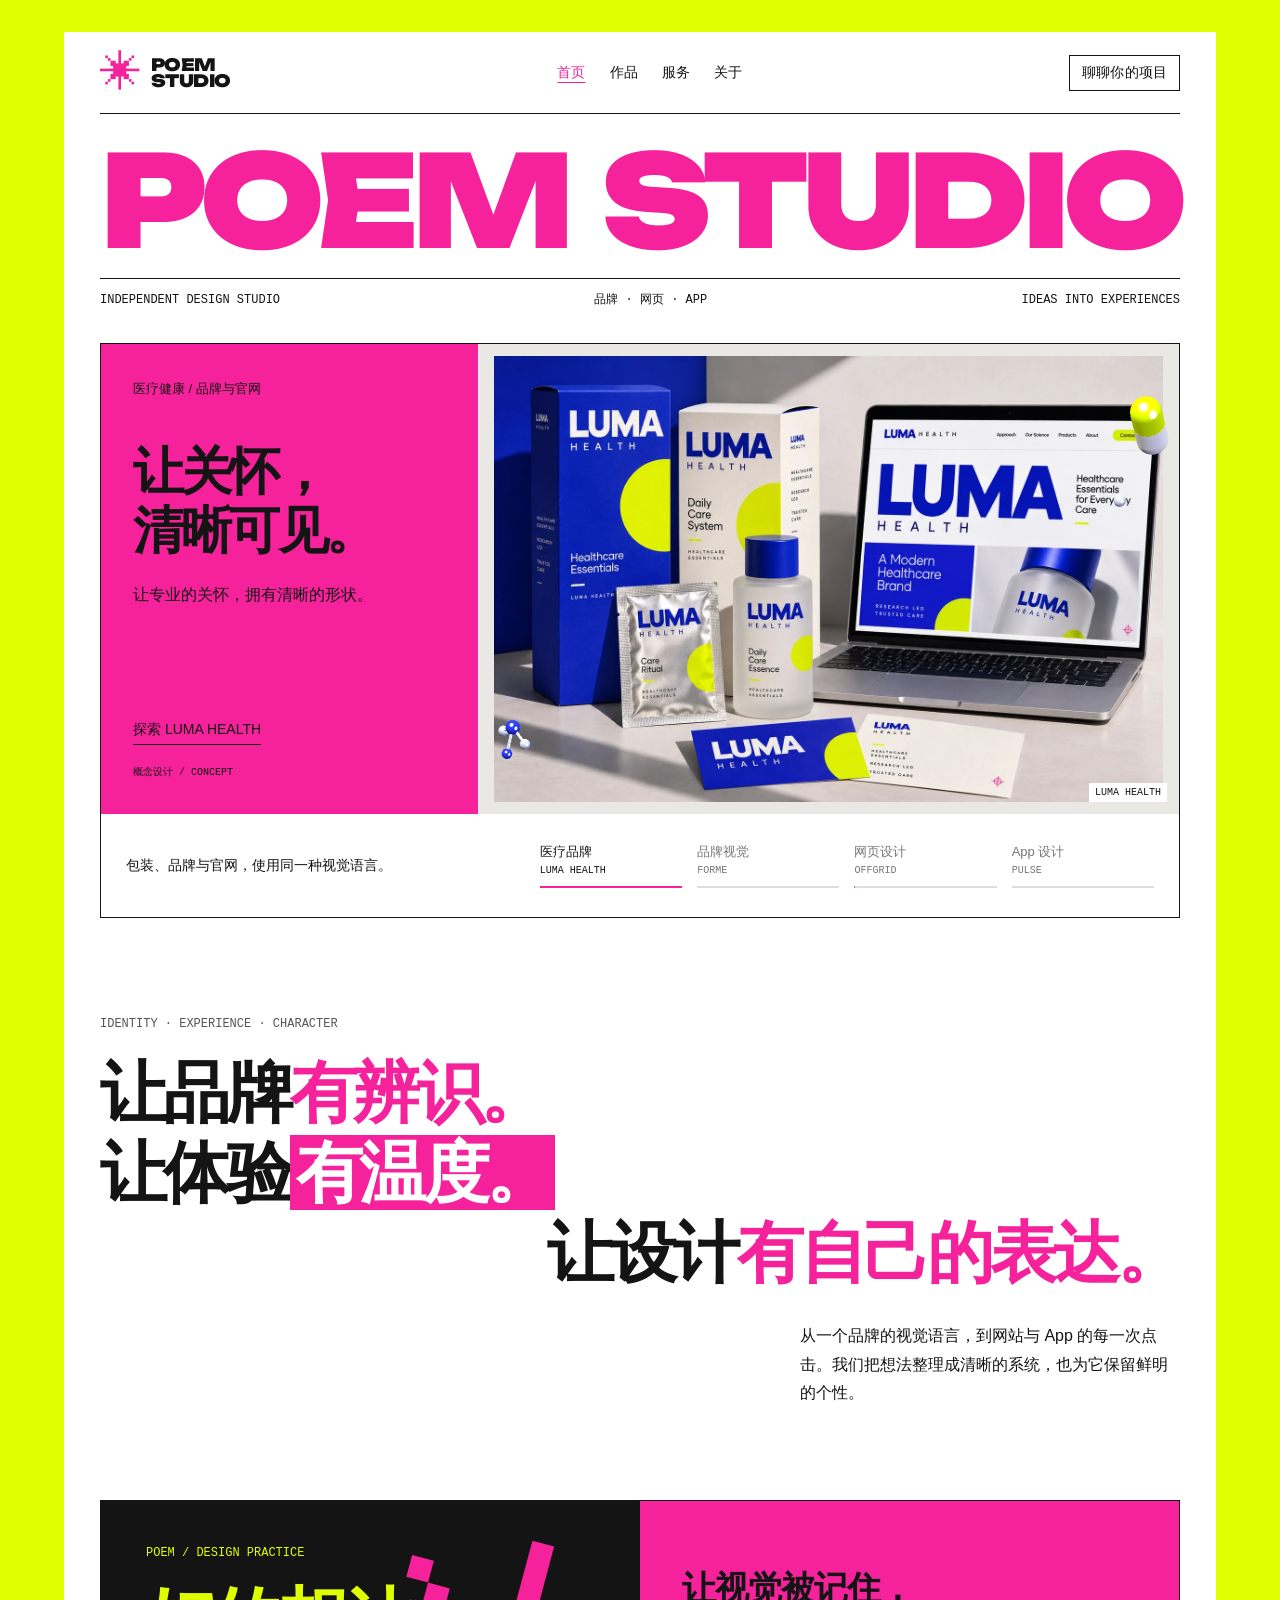
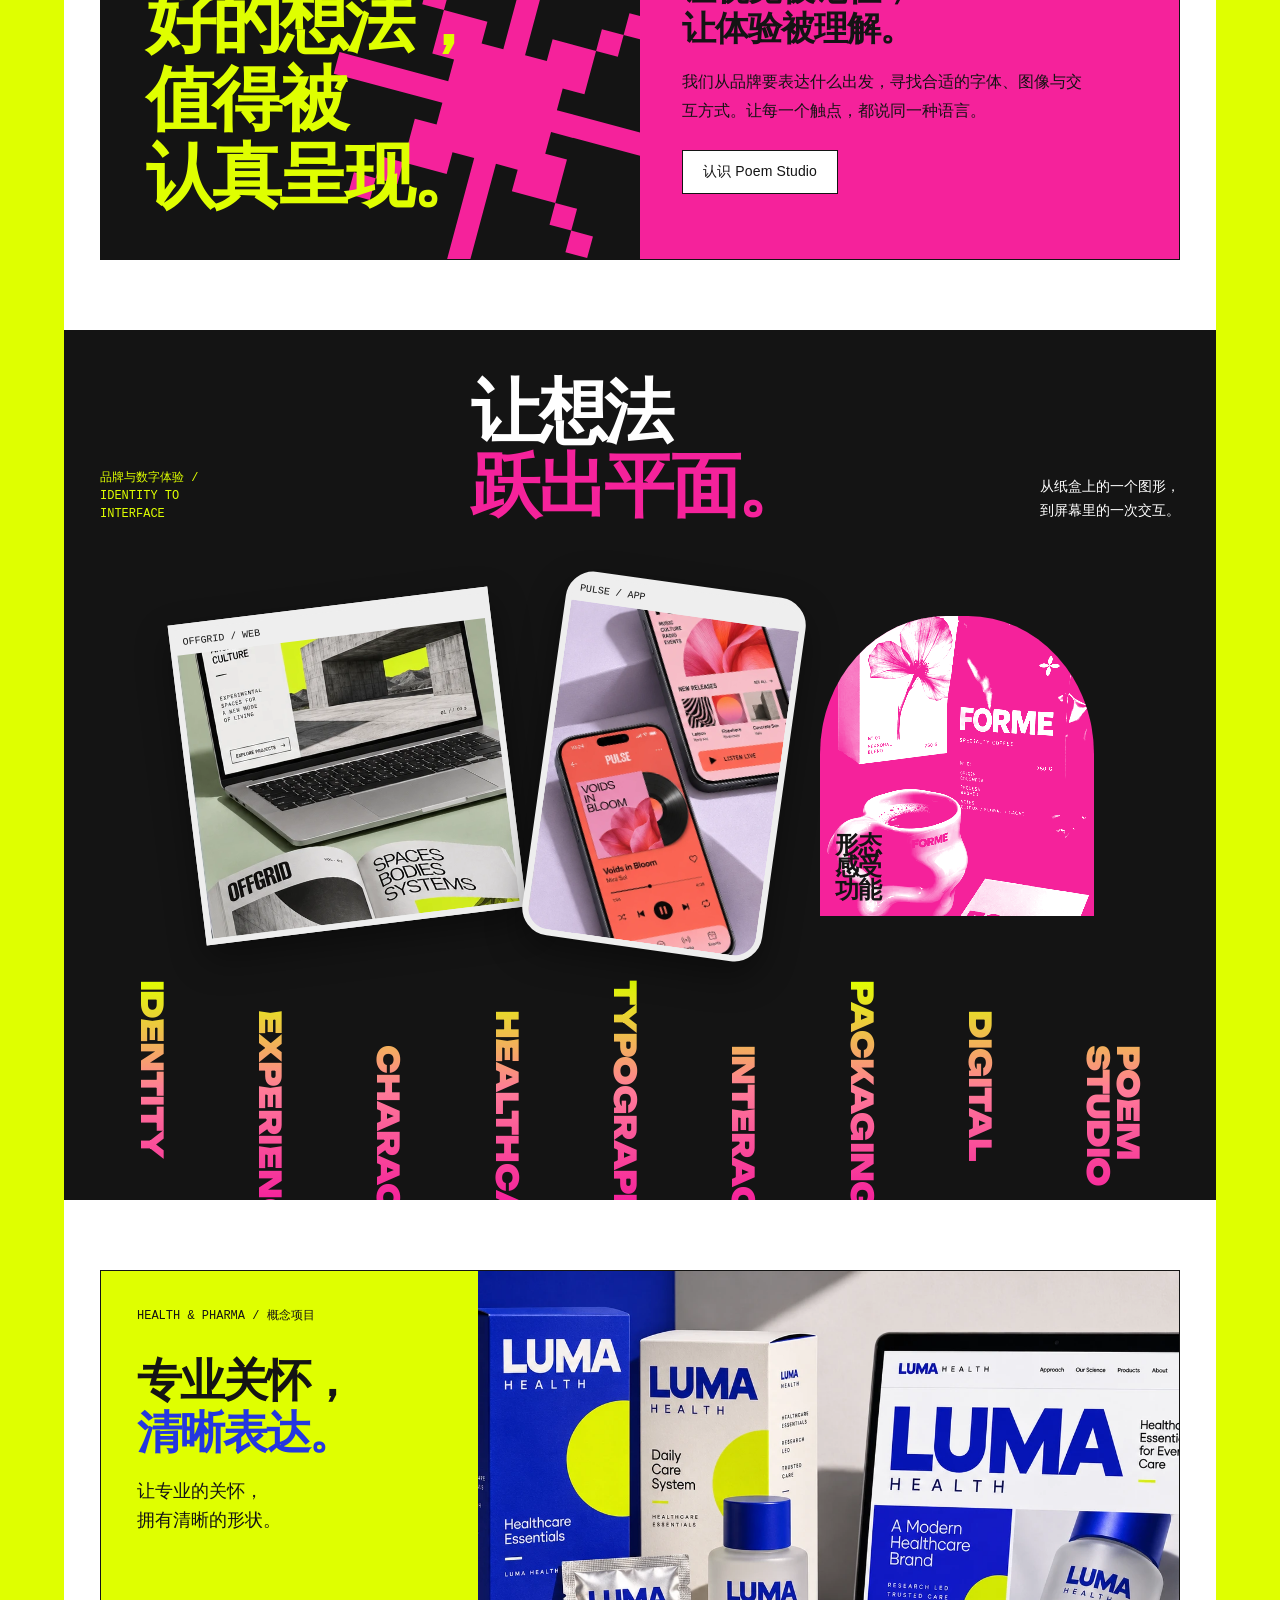
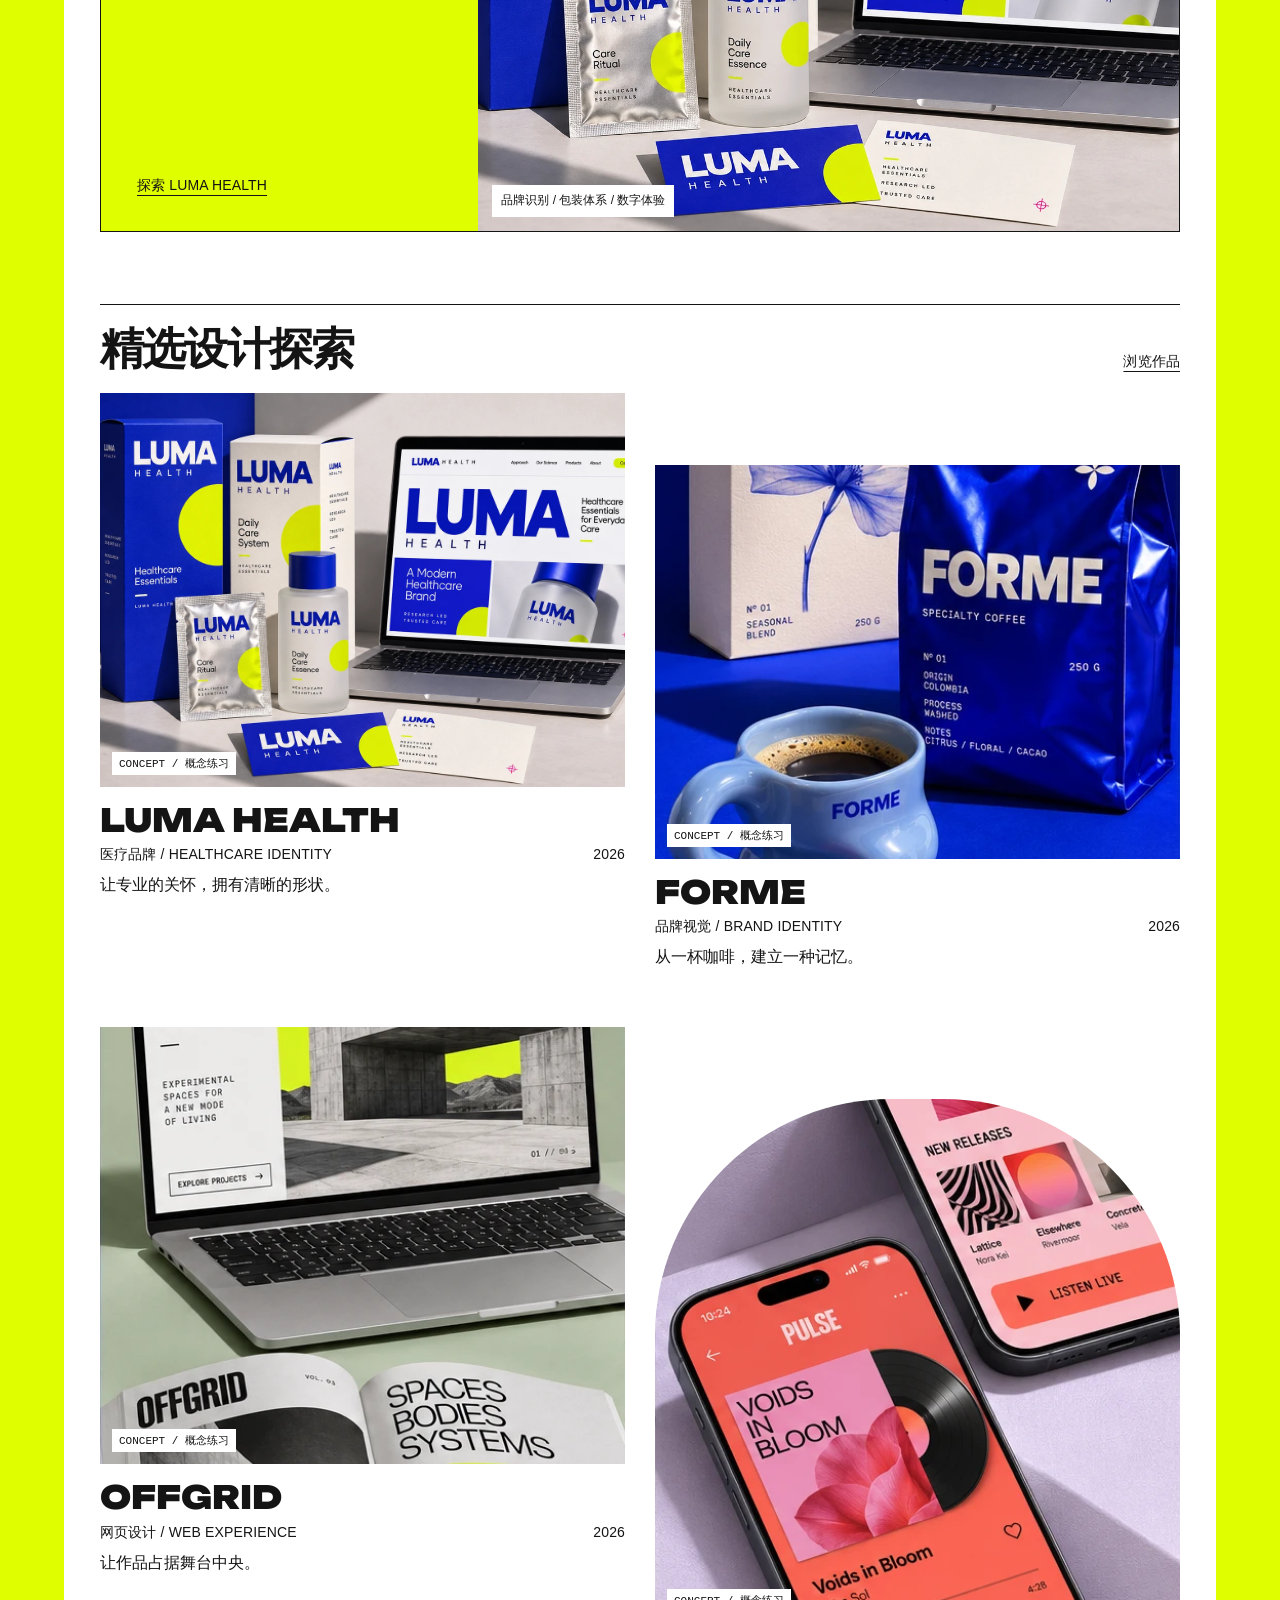
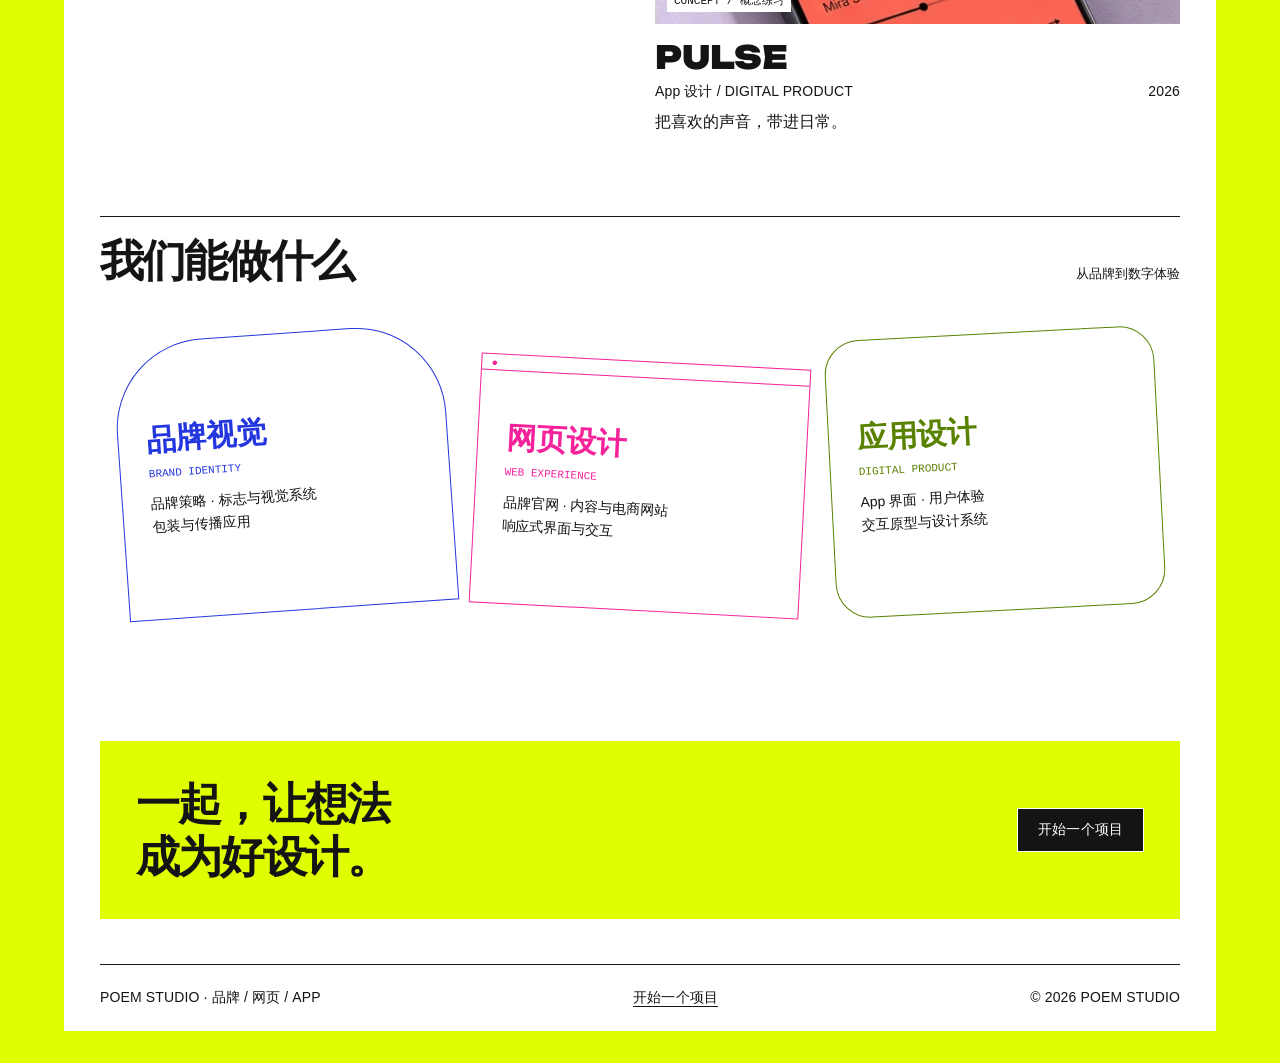
==== index.html @ 9b2316a0 "Stagger showcase image copy and sculpture transitions" ====
<!doctype html>
<html lang="zh-CN"><head><meta charset="utf-8"><meta name="viewport" content="width=device-width,initial-scale=1"><meta name="theme-color" content="#dfff00"><meta name="description" content="Poem Studio 设计工作室，专注品牌视觉、网页和 App 设计。"><title>品牌、网页与 App 设计 · Poem Studio</title><link rel="icon" href="assets/mark.svg"><link rel="preload" as="font" href="assets/display.ttf" type="font/ttf" crossorigin><link rel="stylesheet" href="poem.css?v=3"><script src="poem.js?v=5" defer></script><link rel="stylesheet" href="poem-showcase.css?v=5"></head><body data-page="home"><a class="skip" href="#content">跳到正文</a><div class="paper"><header class="site-header"></header><main id="content">
<h1 class="big-title"><span>POEM</span><span>STUDIO</span></h1>
<div class="edition"><span>INDEPENDENT DESIGN STUDIO</span><span>品牌 · 网页 · APP</span><span>IDEAS INTO EXPERIENCES</span></div>
<section class="hero-collage project-showcase" aria-label="精选作品动态展示"></section><section class="statement"><span class="eyebrow">IDENTITY · EXPERIENCE · CHARACTER</span><h2>让品牌<em>有辨识。</em><br>让体验<mark>有温度。</mark><span class="shift">让设计<em>有自己的表达。</em></span></h2><p>从一个品牌的视觉语言，到网站与 App 的每一次点击。我们把想法整理成清晰的系统，也为它保留鲜明的个性。</p></section>
<section class="manifesto"><div class="manifesto-art"><small>POEM / DESIGN PRACTICE</small><strong>好的想法，<br>值得被<br>认真呈现。</strong><span class="asterisk" aria-hidden="true">✳</span></div><div class="manifesto-copy"><h2>让视觉被记住，<br>让体验被理解。</h2><p>我们从品牌要表达什么出发，寻找合适的字体、图像与交互方式。让每一个触点，都说同一种语言。</p><a class="button light" href="about.html">认识 Poem Studio</a></div></section>
<section class="digital-editorial"><div class="digital-head"><span class="eyebrow">品牌与数字体验 / IDENTITY TO INTERFACE</span><h2>让想法<br><em>跃出平面。</em></h2><p>从纸盒上的一个图形，<br>到屏幕里的一次交互。</p></div><div class="device-collage"><a class="device-card device-web" href="project.html?id=offgrid"><span>OFFGRID / WEB</span><img src="assets/poem-web.webp" alt="OFFGRID 网页视觉展示" loading="lazy"></a><a class="device-card device-app" href="project.html?id=pulse"><span>PULSE / APP</span><img src="assets/poem-app.webp" alt="PULSE App 界面展示" loading="lazy"></a><div class="duotone-art"><img src="assets/poem-brand.webp" alt="FORME 品牌摄影的玫红双色处理" loading="lazy"><span>形态<br>感受<br>功能</span></div></div><div class="type-curtain" aria-hidden="true"><span>IDENTITY</span><span>EXPERIENCE</span><span>CHARACTER</span><span>HEALTHCARE</span><span>TYPOGRAPHY</span><span>INTERACTION</span><span>PACKAGING</span><span>DIGITAL</span><span>POEM STUDIO</span></div></section><section class="health-feature"><div class="feature-heading"><span class="eyebrow">HEALTH &amp; PHARMA / 概念项目</span><h2>专业关怀，<br><em>清晰表达。</em></h2><p>让专业的关怀，<br>拥有清晰的形状。</p><a class="text-link" href="project.html?id=luma">探索 LUMA HEALTH</a></div><a class="feature-image" href="project.html?id=luma"><img src="assets/poem-health.webp" alt="LUMA HEALTH 医疗品牌包装与官网概念设计" width="1536" height="1024" loading="lazy"><span>品牌识别 / 包装体系 / 数字体验</span></a></section><div class="section-heading"><h2>精选设计探索</h2><a class="text-link" href="works.html">浏览作品</a></div><div class="work-grid"></div>
<div class="section-heading"><h2>我们能做什么</h2><span>从品牌到数字体验</span></div><div class="service-shapes"><a class="service-shape" href="services.html#brand"><h3>品牌视觉<small>BRAND IDENTITY</small></h3><p>品牌策略 · 标志与视觉系统<br>包装与传播应用</p></a><a class="service-shape" href="services.html#web"><h3>网页设计<small>WEB EXPERIENCE</small></h3><p>品牌官网 · 内容与电商网站<br>响应式界面与交互</p></a><a class="service-shape" href="services.html#app"><h3>应用设计<small>DIGITAL PRODUCT</small></h3><p>App 界面 · 用户体验<br>交互原型与设计系统</p></a></div><section class="closing"><h2>一起，让想法<br>成为好设计。</h2><a class="button" href="contact.html">开始一个项目</a></section></main><footer class="site-footer"></footer></div></body></html>
---- poem.css ----
@font-face{font-family:Display;src:url('assets/display.ttf') format('truetype');font-display:swap;font-weight:900}
:root{--pink:#f5229b;--acid:#dfff00;--ink:#141414;--blue:#2437df;--line:#c9c9c3;--mono:'Courier New','Microsoft YaHei',monospace}
*{box-sizing:border-box}html{scroll-behavior:smooth}body{margin:0;background:var(--acid);color:var(--ink);font:16px/1.65 Arial,'Microsoft YaHei',sans-serif;padding:32px 5vw}a{color:inherit;text-decoration:none}button,input,textarea,select{font:inherit}button,a,input,textarea,select{-webkit-tap-highlight-color:transparent}button{cursor:pointer}button:focus-visible,a:focus-visible{outline:3px solid var(--blue);outline-offset:5px}img{display:block;max-width:100%}::selection{background:var(--pink);color:white}.paper{max-width:1480px;margin:auto;background:#fff;padding:0 36px}.skip{position:fixed;top:-60px}.skip:focus{top:10px;background:white;padding:10px;z-index:9}
.site-header{display:flex;align-items:center;justify-content:space-between;gap:24px;min-height:82px;border-bottom:1px solid}.logo{display:flex;gap:9px;align-items:center;font:900 17px/.9 Display,Arial,sans-serif;letter-spacing:-.5px}.logo-symbol{font:42px/1 Arial;color:var(--pink)}nav{display:flex;gap:24px;font:13px var(--mono)}nav a{padding:10px 0}nav a[aria-current=page]{color:var(--pink);text-decoration:underline;text-underline-offset:5px}.header-link{font:12px var(--mono);border:1px solid;padding:8px 12px}.big-title{font:900 clamp(64px,11.7vw,170px)/.9 Display,'Arial Black',sans-serif;letter-spacing:-.055em;margin:29px 0 20px;text-transform:uppercase;color:var(--pink);display:flex;justify-content:space-between;gap:15px}.edition{display:flex;justify-content:space-between;gap:20px;font:12px/1.5 var(--mono);border-top:1px solid;padding:12px 0}.hero-intro{display:flex;justify-content:space-between;align-items:flex-start;margin:14px 0}.hero-intro p{margin:0;max-width:290px;font-size:14px}.hero-intro .en{font:14px/1.5 var(--mono);text-align:right}
.hero-collage{position:relative;display:grid;grid-template-columns:1fr 1.35fr 1fr;align-items:center;gap:4%;padding:30px 25px 62px;min-height:440px}.hero-piece{position:relative;display:block}.hero-piece img{width:100%;height:290px;object-fit:cover}.hero-piece.brand img{border-radius:50% 50% 0 0}.hero-piece.web{margin-top:36px}.hero-piece.web img{height:330px}.hero-piece.app{margin-top:-8px}.hero-piece.app img{height:305px;border-radius:130px}.hero-label{font:12px/1.3 var(--mono);display:flex;justify-content:space-between;padding-top:12px}.selected-frame{position:absolute;inset:-12px -12px 31px;border:1px solid var(--ink);pointer-events:none}.selected-frame:before,.selected-frame:after{content:'';position:absolute;width:6px;height:6px;background:var(--ink);top:-3px;left:-3px;box-shadow:0 0 0 2px white}.selected-frame:after{top:auto;left:auto;bottom:-3px;right:-3px}.annotation{position:absolute;top:-35px;right:-16px;background:var(--acid);padding:5px 10px;font:12px var(--mono);transform:rotate(-4deg)}.sticker{position:absolute;font:900 80px/1 Arial;right:26%;top:0;color:var(--pink);transform:rotate(15deg);pointer-events:none}.hero-collage .tiny-note{position:absolute;bottom:0;left:0;font:12px var(--mono);color:#555}.hero-piece:hover img{filter:saturate(1.12)}.hero-piece:hover .hero-label{color:var(--pink)}
.section-heading{display:flex;justify-content:space-between;align-items:end;border-top:1px solid;padding:22px 0;margin-top:72px}.section-heading h2{font:900 clamp(28px,4vw,55px)/1 Display,Arial;margin:0;letter-spacing:-.045em}.section-heading span,.text-link{font:13px var(--mono)}.text-link{text-decoration:underline;text-underline-offset:5px}.statement{margin:75px 0 70px;position:relative;padding:22px 0}.statement h2{font:900 clamp(32px,5.7vw,86px)/1.04 Display,Arial;letter-spacing:-.05em;margin:0}.statement .shift{display:block;text-align:right}.statement em{font-style:normal;color:var(--pink)}.statement mark{background:var(--acid);padding:0 6px}.statement p{max-width:380px;margin:28px 0 0 auto;font-size:15px}.manifesto{display:grid;grid-template-columns:1fr 1fr;border:1px solid;min-height:360px}.manifesto-art{background:var(--blue);color:var(--acid);padding:45px;position:relative;display:flex;flex-direction:column;justify-content:space-between;overflow:hidden}.manifesto-art strong{font:900 clamp(50px,7vw,104px)/.9 Display;letter-spacing:-.06em;z-index:1}.manifesto-art small{font:12px var(--mono);z-index:1}.manifesto-art .asterisk{position:absolute;font:360px/.8 Arial;right:-45px;top:85px;color:var(--pink);transform:rotate(15deg)}.manifesto-copy{background:var(--acid);padding:42px;display:flex;flex-direction:column;justify-content:center;align-items:start}.manifesto-copy h2{font:900 34px/1.2 Display,Arial;letter-spacing:-.03em;margin:0 0 20px}.manifesto-copy p{margin:0 0 24px;max-width:400px}.button{display:inline-block;border:1px solid;background:var(--ink);color:white;padding:12px 20px;font:14px var(--mono)}.button:hover{background:var(--pink);color:white}.button.light{background:white;color:var(--ink)}
.work-grid{display:grid;grid-template-columns:repeat(3,minmax(0,1fr));gap:25px}.work-card{min-width:0}.work-card[hidden]{display:none}.work-visual{position:relative;overflow:hidden;background:#eee}.work-visual img{width:100%;aspect-ratio:4/5;object-fit:cover;transition:transform .5s}.work-card:hover img{transform:scale(1.035)}.work-card h3{font:900 25px/1.2 Display,Arial;margin:14px 0 7px}.work-meta{font:12px var(--mono);display:flex;justify-content:space-between;gap:10px}.work-card p{font-size:14px;margin:8px 0}.concept{position:absolute;bottom:12px;left:12px;background:white;padding:4px 7px;font:11px var(--mono)}.filters{display:flex;gap:10px;flex-wrap:wrap;margin:22px 0 30px}.filters button{border:1px solid;background:#fff;padding:7px 15px;font:13px var(--mono)}.filters button[aria-pressed=true]{background:var(--acid)}.page-intro{max-width:650px;margin:18px 0 36px}.page-title{font:900 clamp(52px,9vw,124px)/.95 Display,Arial;letter-spacing:-.06em;margin:45px 0 18px}.page-title em{font-style:normal;color:var(--pink)}
.service-shapes{display:grid;grid-template-columns:1fr 1fr 1fr;gap:25px;padding:28px 20px 60px}.service-shape{border:1.5px solid var(--blue);min-height:250px;padding:32px 28px;position:relative;display:flex;flex-direction:column;justify-content:center}.service-shape:nth-child(1){border-radius:90px 90px 0 0;transform:rotate(-4deg);color:var(--blue)}.service-shape:nth-child(2){margin-top:28px;transform:rotate(3deg);color:var(--pink);border-color:var(--pink)}.service-shape:nth-child(2):before{content:'';height:15px;border-bottom:1px solid;position:absolute;inset:0 0 auto;background:radial-gradient(circle,currentColor 2px,transparent 2.5px) 8px 4px/9px 9px no-repeat}.service-shape:nth-child(3){border-radius:35px;transform:rotate(-3deg);color:#598200;border-color:#598200}.service-shape h3{font:900 30px/1.1 Display,Arial;margin:0 0 13px}.service-shape p{font-size:14px;color:var(--ink);margin:0}.service-shape:hover{background:var(--acid)}.service-list{margin:30px 0 70px}.service-list details{border-top:1px solid;padding:23px 0}.service-list details:last-child{border-bottom:1px solid}.service-list summary{cursor:pointer;font-size:24px;font-weight:700}.service-list p{max-width:670px}.service-list ul{padding-left:20px}.process{display:grid;grid-template-columns:repeat(3,1fr);gap:32px;border-top:1px solid;padding:30px 0 55px}.process h3{font-size:22px;margin:0 0 10px}.process p{margin:0;font-size:15px}.closing{display:flex;align-items:center;justify-content:space-between;gap:35px;background:var(--acid);padding:36px;margin-top:70px}.closing h2{font:900 clamp(30px,4vw,60px)/1 Display,Arial;letter-spacing:-.04em;margin:0}.site-footer{border-top:1px solid;display:flex;justify-content:space-between;gap:20px;padding:24px 0;margin-top:45px;font:12px var(--mono)}.site-footer p{margin:0}.site-footer a{text-decoration:underline;text-underline-offset:4px}
.about-layout{display:grid;grid-template-columns:1.2fr 1fr;gap:60px;margin:50px 0}.about-layout h2{font:900 50px/1.1 Display,Arial;margin:0}.about-layout p{margin:0 0 20px}.about-poster{background:var(--pink);color:var(--acid);padding:55px 25px;font:900 clamp(55px,8vw,120px)/.98 Display;letter-spacing:-.06em;text-align:center}.case-hero{display:grid;grid-template-columns:1fr 1fr;gap:45px;margin:30px 0 65px;align-items:center}.case-hero img{width:100%;max-height:750px;object-fit:contain}.case-hero h1{font:900 clamp(50px,6vw,90px)/1 Display;margin:20px 0}.case-hero dl{border-top:1px solid}.case-hero dt{font-weight:bold;margin-top:16px}.case-hero dd{margin:0 0 12px}.contact-layout{display:grid;grid-template-columns:1fr 1.2fr;gap:60px;margin:35px 0 65px}.contact-layout h2{font:900 40px/1.1 Display;margin-top:0}.brief{display:grid;gap:19px}.brief label{display:grid;gap:6px;font-size:14px}.brief input,.brief textarea,.brief select{width:100%;background:#fafaf7;border:1px solid #aaa;padding:12px;border-radius:0;color:var(--ink)}.brief textarea{min-height:130px;resize:vertical}.brief button{justify-self:start}.help{font-size:13px;color:#555}.form-status{font-size:14px;min-height:1.5em}.empty{padding:45px 0}
.paper{container-type:inline-size}.big-title{font-size:11.8cqw}.section-heading h2{max-width:85%;font-size:clamp(24px,4.1cqw,55px)}.closing h2{font-size:clamp(26px,4.1cqw,60px)}.work-visual img{height:auto}.page-title{font-size:8cqw}
@media(prefers-reduced-motion:no-preference){.hero-piece{animation:arrive .7s both}.hero-piece.web{animation-delay:.1s}.hero-piece.app{animation-delay:.2s}@keyframes arrive{from{opacity:0;translate:0 15px}to{opacity:1;translate:0 0}}}
@media(max-width:900px){body{padding:20px 3vw}.paper{padding:0 24px}.header-link{display:none}nav{gap:16px}.hero-collage{min-height:330px;padding:20px 7px 45px}.hero-piece img{height:215px}.hero-piece.web img{height:250px}.hero-piece.app img{height:230px}.manifesto-art,.manifesto-copy{padding:30px}.work-grid{gap:18px}.service-shapes{gap:15px;padding-left:0;padding-right:0}.service-shape{padding:25px 18px}.contact-layout{gap:28px}}
@media(max-width:600px){body{padding:9px}.paper{padding:0 16px}.site-header{min-height:72px;flex-wrap:wrap;gap:8px;padding:14px 0}.logo{font-size:14px}.logo-symbol{font-size:30px}nav{font-size:12px;gap:14px}.big-title{font-size:11.1vw;margin-top:24px;gap:8px}.edition{font-size:10px;gap:10px}.edition span:last-child{display:none}.hero-intro p{font-size:12px;max-width:57%}.hero-intro .en{font-size:10px;max-width:38%}.hero-collage{gap:5%;padding:34px 0 45px;min-height:260px}.hero-piece img{height:144px}.hero-piece.web img{height:185px}.hero-piece.app img{height:157px}.hero-label{font-size:10px;display:block}.hero-label span:last-child{display:none}.selected-frame{inset:-7px -7px 26px}.annotation{font-size:9px;right:-10px;top:-28px;padding:4px}.sticker{font-size:48px;right:24%;top:8px}.hero-collage .tiny-note{font-size:10px}.statement{margin:40px 0}.statement h2{font-size:8.1vw}.statement p{font-size:14px;max-width:85%}.manifesto{grid-template-columns:1fr}.manifesto-art{min-height:260px}.manifesto-art strong{font-size:70px}.manifesto-copy{padding:28px}.manifesto-copy h2{font-size:29px}.manifesto-copy p{font-size:15px}.section-heading{margin-top:45px;gap:12px}.section-heading h2{font-size:28px}.section-heading span{font-size:11px}.work-grid{grid-template-columns:1fr}.work-visual img{aspect-ratio:1/1}.work-card{margin-bottom:15px}.service-shapes{grid-template-columns:1fr;gap:22px;padding:20px 14px}.service-shape{min-height:180px}.service-shape:nth-child(2){margin-top:0}.closing{padding:25px;display:block;margin-top:45px}.closing h2{margin-bottom:22px}.site-footer{font-size:10px;flex-wrap:wrap}.page-title{font-size:15vw}.about-layout,.contact-layout,.case-hero{grid-template-columns:1fr;gap:25px;margin:30px 0}.about-layout h2{font-size:35px}.process{grid-template-columns:1fr;gap:25px}.case-hero h1{font-size:60px}.service-list summary{font-size:19px}}

@media(max-width:600px){.big-title{font-size:11.4cqw}.page-title{font-size:9cqw}.section-heading h2{font-size:6cqw}.statement h2{font-size:8.3cqw}.closing h2{font-size:7.6cqw}.section-heading{align-items:center}.section-heading .text-link{font-size:11px;flex-shrink:0}.service-shape h3{font-size:27px}}

.health-note{display:grid;grid-template-columns:135px 1fr auto;gap:35px;align-items:center;margin-top:55px;padding:28px 0;border-block:1px solid var(--line)}.health-symbol{color:var(--blue);text-align:center}.health-symbol svg{width:105px;height:90px;display:block;margin:auto}.health-symbol path{fill:none;stroke:currentColor;stroke-width:1.5}.health-symbol circle{fill:white;stroke:currentColor;stroke-width:1.5}.health-symbol circle:nth-child(3){fill:var(--acid)}.health-symbol span{font:10px var(--mono)}.health-tag{font:11px var(--mono);color:var(--blue);margin:0 0 12px}.health-note h2{font-size:24px;line-height:1.4;margin:0 0 10px}.health-note p:last-child{font-size:14px;max-width:610px;margin:0}.health-note .text-link{white-space:nowrap}
@media(max-width:600px){.manifesto-art strong{font-size:16cqw}.health-note{grid-template-columns:65px 1fr;gap:18px;margin-top:35px}.health-symbol svg{width:65px;height:70px}.health-symbol span{font-size:8px}.health-note h2{font-size:20px}.health-note p:last-child{font-size:13px}.health-note .text-link{grid-column:2}.health-tag{font-size:10px}}
/* Editorial collage: a stable image plane with sculptural objects in front. */
.hero-collage{isolation:isolate;grid-template-columns:1fr 1.3fr 1fr;gap:5%;min-height:540px;padding:62px 24px 120px;margin-top:8px}
.hero-piece{z-index:2;min-width:0}.hero-piece.brand{width:89%;justify-self:start;margin-top:38px}.hero-piece.web{margin-top:28px}.hero-piece.app{width:92%;justify-self:end;margin-top:-4px}
.hero-piece.brand img{height:285px;border-radius:46% 46% 0 0;object-position:50% 60%}.hero-piece.web img{height:340px;object-position:50% 44%}.hero-piece.app img{height:292px;object-position:50% 54%;border-radius:48%}
.hero-piece.web .selected-frame{border-color:var(--blue);inset:-10px -10px 31px}.selected-frame:before,.selected-frame:after{background:var(--blue)}
.annotation{z-index:3;right:-4px;top:-26px;background:var(--acid);font-size:11px;letter-spacing:.03em}
.orbit-line{position:absolute;inset:0 0 92px;width:100%;height:calc(100% - 92px);z-index:0;overflow:visible;pointer-events:none}.orbit-line ellipse{fill:none;stroke:#b2b4cf;stroke-width:.7;stroke-dasharray:2 6}
.hero-3d{position:absolute;inset:0 0 85px;pointer-events:none;z-index:4}.hero-3d canvas{display:block;width:100%;height:100%}.motion-fallback:after{content:'✳';position:absolute;right:22%;top:10%;font-size:70px;color:var(--pink)}.motion-fallback canvas{visibility:hidden}
.detail-swatch{position:absolute;left:26%;top:10px;width:70px;z-index:2;transform:rotate(6deg)}.detail-swatch img{width:70px;height:70px;object-fit:cover;object-position:20% 5%;border-radius:50%;border:1px dotted var(--ink);padding:3px;background:white}.detail-swatch span{display:block;margin-top:8px;font:9px var(--mono);white-space:nowrap}
.material-note{position:absolute;right:1%;bottom:99px;font:11px var(--mono);color:#555}
.hero-caption{position:absolute;bottom:0;left:0;right:0;border-top:1px solid #d4d4cc;display:grid;grid-template-columns:1fr 1.7fr 1fr;gap:25px;align-items:center;padding:20px 0 5px}
.caption-kicker,.caption-count{font:11px/1.4 var(--mono)}.caption-kicker{color:var(--blue)}.caption-count{text-align:right}.hero-caption p{margin:0;font-size:13px}.hero-caption b{font-weight:500;display:block}.hero-caption p span{font-size:12px;color:#666;display:block;margin-top:3px}
@media(max-width:900px){.hero-collage{padding:48px 14px 112px;min-height:460px}.hero-piece.brand img{height:230px}.hero-piece.web img{height:280px}.hero-piece.app img{height:238px}.detail-swatch{width:56px;left:25%}.detail-swatch img{width:56px;height:56px}.caption-count{display:none}.hero-caption{grid-template-columns:1fr 2fr;gap:20px}}
@media(max-width:600px){.hero-collage{gap:5%;padding:48px 0 114px;min-height:350px}.hero-piece.brand{margin-top:25px;width:100%}.hero-piece.web{margin-top:22px}.hero-piece.app{width:100%;margin-top:0}.hero-piece.brand img{height:145px}.hero-piece.web img{height:185px}.hero-piece.app img{height:154px}.hero-piece.web .selected-frame{inset:-6px -6px 26px}.detail-swatch{display:none}.annotation{font-size:8px;padding:4px;top:-20px;right:-5px}.hero-3d{bottom:92px}.orbit-line{bottom:92px;height:calc(100% - 92px)}.material-note{font-size:9px;bottom:96px}.hero-caption{display:block;padding:13px 0 0}.caption-kicker{font-size:10px}.hero-caption p{font-size:12px;margin-top:4px}.hero-caption p span{font-size:11px}.hero-label{font-size:10px}}


/* THE CREATORS study: grouped images, disciplined type, unequal emphasis. */
:root{--text:Arial,'Microsoft YaHei','PingFang SC',sans-serif;--mono:'Courier New',monospace}
body{font-family:var(--text)}nav,.header-link,.button,.text-link,.filters button,.work-meta,.site-footer{font-family:var(--text);font-size:14px;letter-spacing:.01em}.hero-label{font-family:var(--text);font-size:13px}.edition,.eyebrow,.caption-kicker,.caption-count,.annotation{font-family:var(--mono);font-size:12px}.hero-intro .en{font-family:var(--text);font-size:15px}.health-tag{font-family:var(--text)}.statement p,.manifesto-copy p,.page-intro{font-size:16px;line-height:1.8}.logo{font-family:Display,Arial,sans-serif}.work-card h3{font-size:32px}.work-card p{font-size:16px}.case-hero h2,.luma-notes h2{font-family:var(--text);font-weight:700;line-height:1.4}.case-hero .work-meta{font-size:12px}.hero-collage{padding-top:85px;min-height:570px}.hero-piece.brand{margin-top:68px;width:83%}.hero-piece.web{margin-top:12px}.hero-piece.app{margin-top:8px;width:86%}.detail-swatch{left:33%;top:17px;width:52px}.detail-swatch img{width:52px;height:52px}.detail-swatch span{font-family:var(--text);font-size:10px}.hero-piece.web .selected-frame{border-color:var(--ink)}.selected-frame:before,.selected-frame:after{background:var(--ink)}.hero-caption p{font-size:14px}.hero-caption p span{font-size:13px}
.health-feature{display:grid;grid-template-columns: .7fr 1.3fr;gap:0;margin:64px 0 20px;background:var(--acid);border:1px solid var(--ink)}.feature-heading{padding:36px;display:flex;flex-direction:column;align-items:start}.eyebrow{display:block;line-height:1.5}.feature-heading h2{font:900 clamp(28px,4cqw,62px)/1 Display,Arial;letter-spacing:-.045em;margin:30px 0 18px}.feature-heading em{font-style:normal;color:var(--blue)}.feature-heading p{font-size:18px;line-height:1.6;margin:0 0 25px}.feature-heading .text-link{margin-top:auto}.feature-image{position:relative;background:#eee;display:block;min-width:0}.feature-image img{width:100%;height:100%;object-fit:cover;aspect-ratio:1.25}.feature-image span{position:absolute;bottom:14px;left:14px;background:#fff;padding:6px 9px;font-size:12px}
.work-grid{grid-template-columns:repeat(2,minmax(0,1fr));gap:48px 30px}.work-card:nth-child(even){padding-top:72px}.work-visual img{aspect-ratio:4/3;height:auto}.work-card:first-child .work-visual img{object-position:center}.work-card:nth-child(3) .work-visual img{aspect-ratio:1.2}.work-card:nth-child(4) .work-visual{border-radius:45% 45% 0 0}.work-card:nth-child(4) .work-visual img{aspect-ratio:1}.work-card .concept{font:11px var(--mono)}.work-card:hover img{transform:scale(1.02)}
.luma-system{display:grid;grid-template-columns:1fr 1fr;border:1px solid;margin:60px 0}.luma-identity{background:var(--blue);color:#fff;padding:40px;position:relative;overflow:hidden}.luma-identity strong{font:900 clamp(42px,6cqw,90px)/1 Display,Arial;display:block;position:relative;margin:40px 0;letter-spacing:-.05em}.luma-dot{position:absolute;width:95px;height:95px;border-radius:50%;background:var(--acid);right:0;bottom:0;mix-blend-mode:screen}.luma-identity p{max-width:310px}.palette{display:flex;gap:10px;margin-top:25px}.palette i{width:38px;height:38px;border:1px solid white;background:var(--acid)}.palette i:nth-child(2){background:white}.palette i:nth-child(3){background:#141414}.luma-notes{padding:40px;align-self:center}.luma-notes h2{font-size:30px;margin:0 0 25px}.case-gallery{display:grid;grid-template-columns:1fr 1fr;gap:30px}.case-gallery figure{margin:0;min-width:0}.case-gallery img{width:100%;height:410px;object-fit:cover;object-position:left}.case-gallery figure:nth-child(2) img{object-position:right}.case-gallery figcaption{font:12px var(--mono);margin-top:12px}.case-hero:has(img[src*='poem-health']){grid-template-columns:1.25fr 1fr;gap:40px}.case-hero img[src*='poem-health']{height:620px;object-fit:cover;object-position:left}
@media(max-width:900px){.feature-heading{padding:25px}.feature-heading h2{font-size:4cqw}.health-feature{grid-template-columns: .8fr 1.2fr}.work-meta{font-size:12px}}
@media(max-width:600px){nav{font-size:12px}.hero-label{font-size:11px}.edition{font-size:10px}.hero-intro .en{font-size:11px}.hero-collage{min-height:370px;padding-top:65px}.hero-piece.brand{margin-top:38px;width:92%}.hero-piece.web{margin-top:15px}.hero-piece.app{width:95%}.hero-caption p{font-size:13px}.hero-caption p span{font-size:12px}.health-feature{grid-template-columns:1fr;margin-top:40px}.feature-heading{padding:25px}.feature-heading h2{font-size:10cqw;margin:25px 0 18px}.feature-heading p{font-size:16px}.feature-heading .text-link{margin-top:0}.feature-image img{aspect-ratio:1.4}.work-grid{grid-template-columns:1fr;gap:25px}.work-card:nth-child(even){padding-top:0}.work-card h3{font-size:28px}.work-card:nth-child(4) .work-visual{border-radius:0}.work-card:nth-child(4) .work-visual img{aspect-ratio:4/3}.site-footer{font-size:12px}.luma-system{grid-template-columns:1fr}.luma-identity,.luma-notes{padding:25px}.luma-identity strong{font-size:18cqw}.case-gallery{grid-template-columns:1fr;gap:25px}.case-gallery img{height:340px}.case-hero:has(img[src*='poem-health']){grid-template-columns:1fr}.case-hero img[src*='poem-health']{height:auto;object-fit:contain}.hero-piece.web .selected-frame{inset:-6px -6px 28px}.hero-piece.web .hero-label{padding-top:15px}}
.detail-swatch{top:0}.hero-piece .hero-label{padding-top:14px}

.annotation{white-space:nowrap}@media(max-width:600px){.annotation{font-size:8px;letter-spacing:0}}

/* Chinese is primary; English provides a secondary visual rhythm. */
.slide-copy h2{font-family:var(--text);font-weight:800;font-size:clamp(32px,4.7cqw,66px);line-height:1.15;letter-spacing:-.055em;max-width:360px}.slide-copy .eyebrow{font-family:var(--text);font-size:13px}.statement h2{font-family:var(--text);font-size:6.2cqw;line-height:1.2;font-weight:800;letter-spacing:-.055em}.statement>.eyebrow{margin-bottom:20px;color:#555}.manifesto-art strong{font-family:var(--text);font-size:6.5cqw;line-height:1.1;font-weight:800;letter-spacing:-.05em}.digital-head h2{font-family:var(--text);font-size:6.5cqw;line-height:1.05;font-weight:800}.feature-heading h2{font-family:var(--text);font-size:4.2cqw;line-height:1.15;font-weight:800}.page-title{font-family:var(--text);font-weight:800;line-height:1.15;font-size:7.6cqw;letter-spacing:-.05em}.section-heading h2{font-family:var(--text);font-weight:800;letter-spacing:-.04em}.closing h2{font-family:var(--text);font-weight:800;line-height:1.2;letter-spacing:-.04em}.service-shape h3{font-family:var(--text);font-weight:800}.service-shape small{display:block;font:11px var(--mono);margin-top:12px;letter-spacing:0}.duotone-art span{font-family:var(--text)}
@media(max-width:600px){.slide-copy h2{font-size:10cqw;max-width:90%;line-height:1.1;margin:19px 0 14px}.slide-copy .eyebrow{font-size:11px}.statement h2{font-size:8.6cqw;line-height:1.25}.manifesto-art strong{font-size:13cqw}.digital-head h2{font-size:13cqw}.feature-heading h2{font-size:10cqw}.page-title{font-size:11cqw}.service-shape small{font-size:11px}}
---- poem-showcase.css ----
.project-showcase.hero-collage{display:block;min-height:0;padding:0;margin:22px 0 0;isolation:isolate;border:1px solid var(--ink)}
.showcase-stage{height:470px;position:relative;overflow:hidden;background:var(--pink)}.slide-deck{position:absolute;inset:0}.project-slide{position:absolute;inset:0;display:grid;grid-template-columns:40% 60%;visibility:hidden;pointer-events:none;background:#dfff00}.project-slide[aria-hidden=false]{visibility:visible;pointer-events:auto;z-index:2}.slide-copy{padding:35px 32px;display:flex;flex-direction:column;align-items:start;position:relative;background:#f5229b;color:#141414;z-index:2}.slide-copy h2{font:900 clamp(25px,4.2cqw,63px)/.98 Display,Arial;letter-spacing:-.045em;margin:45px 0 22px;max-width:100%;overflow-wrap:normal}.slide-copy p{font-size:16px;line-height:1.65;margin:0 0 20px;max-width:280px}.slide-copy .eyebrow{font:11px/1.5 var(--mono)}.slide-link{font-size:14px;border-bottom:1px solid;padding-bottom:3px;margin-top:auto;position:relative;z-index:6}.slide-concept{font:10px var(--mono);margin-top:20px}.slide-image{display:block;position:relative;overflow:hidden;min-width:0;background:#dfff00}.slide-image>img{height:100%;width:100%;object-fit:cover}.project-slide[data-project=luma] .slide-image>img{object-position:55% center}.project-slide[data-project=forme] .slide-copy{background:var(--acid)}.project-slide[data-project=forme] .slide-image>img{object-position:center 63%}.project-slide[data-project=offgrid] .slide-copy{background:#2437df;color:#fff}.project-slide[data-project=offgrid] .slide-image>img{object-position:center 44%}.project-slide[data-project=pulse] .slide-copy{background:#f5229b}.project-slide[data-project=pulse] .slide-image>img{object-position:center 54%}.image-label{position:absolute;bottom:18px;right:18px;background:#fff;color:#141414;padding:6px 9px;font:12px var(--mono)}
.pixel-seam{position:absolute;inset:0 auto 0 0;width:70px;pointer-events:none}.pixel-seam i{position:absolute;width:var(--size);height:var(--size);background:var(--acid);left:calc((var(--n)*17px));top:calc(18% + var(--n)*3.8%);transform:translateX(calc((var(--n)/4)*-15px))}.pixel-seam i:nth-child(3n){background:#141414;left:8px}.pixel-seam i:nth-child(4n){background:var(--pink);left:24px}.project-slide[data-project=offgrid] .pixel-seam i:nth-child(2n){background:#2437df}.showcase-stage .hero-3d{inset:0;z-index:5;opacity:1;transition:opacity .3s,transform .6s;pointer-events:none}.is-switching .hero-3d{animation:decor-change 1.05s both}.showcase-footer{padding:20px 25px;display:grid;grid-template-columns:1fr 1.6fr;align-items:center;gap:30px;background:#fff}.showcase-note{font-size:14px;margin:0;line-height:1.6}.showcase-controls{display:grid;grid-template-columns:repeat(4,1fr);gap:15px}.showcase-controls button{border:0;background:none;padding:9px 0;color:#777;font:12px var(--text);text-align:left}.showcase-controls button[aria-pressed=true]{color:#141414}.showcase-controls i{display:block;height:2px;background:#ddd;margin-top:10px;overflow:hidden}.showcase-controls i:after{content:'';display:block;width:100%;height:100%;background:var(--pink);transform:translateX(-100%)}.showcase-controls button[aria-pressed=true] i:after{transform:translateX(0)}.is-playing .showcase-controls button[aria-pressed=true] i:after{animation:project-progress 6.2s linear both}.project-slide[aria-hidden=false] .slide-image{animation:slide-arrive 1.05s cubic-bezier(.16,1,.3,1) both}.project-slide[aria-hidden=false] .slide-copy h2,.project-slide[aria-hidden=false] .slide-copy p{animation:copy-arrive .8s .16s both}.project-slide.slide-out{visibility:visible;z-index:3;pointer-events:none;animation:slide-depart .8s cubic-bezier(.65,0,.35,1) both}
@keyframes slide-arrive{from{transform:translateX(14%) rotateY(-8deg);clip-path:inset(0 0 0 20%)}to{transform:translateX(0) rotateY(0);clip-path:inset(0)}}@keyframes slide-depart{to{transform:translateX(-8%);opacity:0;clip-path:inset(0 100% 0 0)}}@keyframes copy-arrive{from{opacity:0;translate:0 18px}to{opacity:1;translate:0 0}}@keyframes decor-change{0%,100%{opacity:1;transform:translateY(0)}40%,55%{opacity:0;transform:translateY(22px)}}@keyframes project-progress{from{transform:translateX(-100%)}to{transform:translateX(0)}}
.manifesto-copy{background:var(--pink);color:#141414}.manifesto-art{background:#141414}.manifesto-art .asterisk{color:var(--pink)}.statement mark{background:var(--pink);color:#fff}.digital-editorial{margin:70px -36px;background:#141414;color:white;padding:45px 36px 0;overflow:hidden}.digital-head{display:flex;justify-content:space-between;gap:30px;align-items:end}.digital-head .eyebrow{color:var(--acid);max-width:135px}.digital-head h2{font:900 clamp(35px,6cqw,90px)/.95 Display,Arial;margin:0;letter-spacing:-.05em}.digital-head em{font-style:normal;color:var(--pink)}.digital-head p{font-size:14px;line-height:1.7;margin:0}.device-collage{display:grid;grid-template-columns:1fr .75fr .85fr;gap:35px;align-items:center;padding:60px 8% 10px}.device-card{display:block;border:6px solid #eee;background:#eee;color:#141414;position:relative;box-shadow:0 15px 35px #0006;overflow:hidden}.device-card span{display:block;font:10px var(--mono);padding:7px}.device-card img{width:100%;height:285px;object-fit:cover}.device-web{transform:rotate(-7deg)}.device-app{border-radius:28px;transform:rotate(8deg);border-width:6px}.device-app img{height:330px;border-radius:0 0 20px 20px}.duotone-art{position:relative;background:var(--pink);border-radius:46% 46% 0 0;overflow:hidden;min-width:0}.duotone-art img{width:100%;height:300px;object-fit:cover;filter:grayscale(1) contrast(2.8);mix-blend-mode:screen}.duotone-art span{position:absolute;bottom:14px;left:15px;color:#141414;font:900 24px/.95 Display,Arial;letter-spacing:-.04em}.type-curtain{display:flex;justify-content:space-around;gap:15px;margin-top:20px;height:220px;overflow:hidden}.type-curtain span{writing-mode:vertical-rl;font:900 clamp(20px,2.8cqw,42px)/1 Display,Arial;letter-spacing:-.03em;background:linear-gradient(var(--acid),#ff7b98,var(--pink));background-clip:text;color:transparent}.type-curtain span:nth-child(2n){padding-top:30px}.type-curtain span:nth-child(3n){padding-top:65px}
@media(max-width:900px){.showcase-stage{height:410px}.slide-copy{padding:25px}.slide-copy h2{font-size:4.6cqw;margin-top:40px}.showcase-footer{grid-template-columns:1fr;gap:10px}.digital-editorial{margin-inline:-24px;padding-inline:24px}.digital-head{flex-wrap:wrap}.digital-head p{display:none}.device-collage{gap:20px;padding:45px 2% 10px}.device-card img{height:235px}.device-app img{height:270px}.duotone-art img{height:230px}}
@media(max-width:600px){.showcase-stage{height:520px}.project-slide{grid-template-columns:1fr;grid-template-rows:44% 56%}.slide-copy{padding:20px 18px;display:block}.slide-copy h2{font-size:9cqw;max-width:88%;margin:18px 0 12px}.slide-copy p{font-size:13px;line-height:1.5;max-width:85%;margin:0 0 12px}.slide-copy .eyebrow{font-size:9px}.slide-link{font-size:12px}.slide-concept{position:absolute;right:15px;bottom:17px;font-size:8px}.slide-image>img{object-fit:cover}.project-slide[data-project=luma] .slide-image>img{object-fit:contain;background:#e7e7e7}.image-label{font-size:10px;bottom:12px;right:12px}.pixel-seam{width:40px;transform:scale(.65);transform-origin:bottom left}.showcase-footer{padding:16px;gap:12px}.showcase-note{font-size:12px}.showcase-controls{gap:10px}.showcase-controls button{font-size:10px}.showcase-controls button:first-child span{display:block;max-width:55px}.showcase-controls i{margin-top:10px}.digital-editorial{margin:45px -16px 0;padding:28px 16px 0}.digital-head{display:block}.digital-head .eyebrow{font-size:10px;max-width:none;margin-bottom:20px}.digital-head h2{font-size:11cqw}.device-collage{grid-template-columns:1fr .8fr;gap:17px;padding-top:40px}.device-card img{height:190px}.device-app img{height:220px}.duotone-art{grid-column:2;width:80%;margin-top:-50px;transform:translateX(10px)}.duotone-art img{height:145px}.duotone-art span{font-size:17px}.type-curtain{height:160px;gap:6px}.type-curtain span{font-size:5.5cqw}.type-curtain span:nth-child(n+7){display:none}}
@media(prefers-reduced-motion:reduce){.project-showcase *{animation:none!important;transition:none!important}}

/* Chinese is primary; English provides a secondary visual rhythm. */
.slide-copy h2{font-family:var(--text);font-weight:800;font-size:clamp(32px,4.7cqw,66px);line-height:1.15;letter-spacing:-.055em;max-width:360px}.slide-copy .eyebrow{font-family:var(--text);font-size:13px}.statement h2{font-family:var(--text);font-size:6.2cqw;line-height:1.2;font-weight:800;letter-spacing:-.055em}.statement>.eyebrow{margin-bottom:20px;color:#555}.manifesto-art strong{font-family:var(--text);font-size:6.5cqw;line-height:1.1;font-weight:800;letter-spacing:-.05em}.digital-head h2{font-family:var(--text);font-size:6.5cqw;line-height:1.05;font-weight:800}.feature-heading h2{font-family:var(--text);font-size:4.2cqw;line-height:1.15;font-weight:800}.page-title{font-family:var(--text);font-weight:800;line-height:1.15;font-size:7.6cqw;letter-spacing:-.05em}.section-heading h2{font-family:var(--text);font-weight:800;letter-spacing:-.04em}.closing h2{font-family:var(--text);font-weight:800;line-height:1.2;letter-spacing:-.04em}.service-shape h3{font-family:var(--text);font-weight:800}.service-shape small{display:block;font:11px var(--mono);margin-top:12px;letter-spacing:0}.duotone-art span{font-family:var(--text)}
@media(max-width:600px){.slide-copy h2{font-size:10cqw;max-width:90%;line-height:1.1;margin:19px 0 14px}.slide-copy .eyebrow{font-size:11px}.statement h2{font-size:8.6cqw;line-height:1.25}.manifesto-art strong{font-size:13cqw}.digital-head h2{font-size:13cqw}.feature-heading h2{font-size:10cqw}.page-title{font-size:11cqw}.service-shape small{font-size:11px}}

.showcase-controls button span{font-size:13px;display:block}.showcase-controls button small{display:block;font:10px var(--mono);margin-top:4px}.skip{top:0;left:10px;transform:translateY(-200%);opacity:0}.skip:focus{transform:none;opacity:1}@media(max-width:600px){.showcase-controls button span{font-size:11px}.showcase-controls button small{font-size:8px}.showcase-controls button:first-child span{max-width:none}}

/* A composed sequence: image, heading, supporting copy, then sculpture. */
.project-slide.slide-out{animation:none;background:transparent}
.project-slide.slide-out .slide-copy{animation:copy-leave .28s ease both}
.project-slide.slide-out .slide-image{animation:image-leave .62s cubic-bezier(.4,0,.2,1) both}
.project-slide[aria-hidden=false] .slide-image{animation:image-enter 1.1s cubic-bezier(.22,1,.36,1) both}
.project-slide[aria-hidden=false] .slide-copy .eyebrow{animation:copy-enter .55s .22s both}
.project-slide[aria-hidden=false] .slide-copy h2{animation:copy-enter .72s .34s both}
.project-slide[aria-hidden=false] .slide-copy p{animation:copy-enter .65s .51s both}
.project-slide[aria-hidden=false] .slide-link,.project-slide[aria-hidden=false] .slide-concept{animation:copy-enter .55s .67s both}
.project-slide[aria-hidden=false] .image-label{animation:copy-enter .5s .74s both}
.showcase-stage .hero-3d{animation:sculpture-first 1.55s both;transition:none}
.is-switching .hero-3d{animation:sculpture-sequence 1.55s both}
.is-switching .showcase-note{animation:note-sequence 1.1s both}
.project-slide[data-project=luma]{grid-template-columns:35% 65%}
.project-slide[data-project=luma] .slide-image{background:#e9e8e5;padding:12px}
.project-slide[data-project=luma] .slide-image>img{object-fit:contain;object-position:center}
.project-slide[data-project=luma] .pixel-seam{display:none}
.project-slide[data-project=luma] .image-label{bottom:12px;right:12px;font-size:10px;padding:4px 6px}
@keyframes image-enter{from{opacity:0;transform:translateX(42px);clip-path:inset(0 0 0 6%)}to{opacity:1;transform:translateX(0);clip-path:inset(0)}}
@keyframes image-leave{to{opacity:0;transform:translateX(-24px)}}
@keyframes copy-enter{from{opacity:0;transform:translateY(12px)}to{opacity:1;transform:translateY(0)}}
@keyframes copy-leave{to{opacity:0;transform:translateY(-8px)}}
@keyframes sculpture-first{0%,52%{opacity:0;transform:translateY(18px) scale(.96)}100%{opacity:1;transform:translateY(0) scale(1)}}
@keyframes sculpture-sequence{0%{opacity:1;transform:translateY(0) scale(1)}18%,54%{opacity:0;transform:translateY(18px) scale(.96)}100%{opacity:1;transform:translateY(0) scale(1)}}
@keyframes note-sequence{0%,100%{opacity:1;transform:translateY(0)}30%,50%{opacity:0;transform:translateY(5px)}}
@media(max-width:600px){.project-slide[data-project=luma]{grid-template-columns:1fr;grid-template-rows:44% 56%}.project-slide[data-project=luma] .slide-image{padding:8px}.project-slide[data-project=luma] .image-label{font-size:8px;bottom:8px;right:8px}}
@media(prefers-reduced-motion:reduce){.project-showcase *{animation:none!important;transition:none!important}}
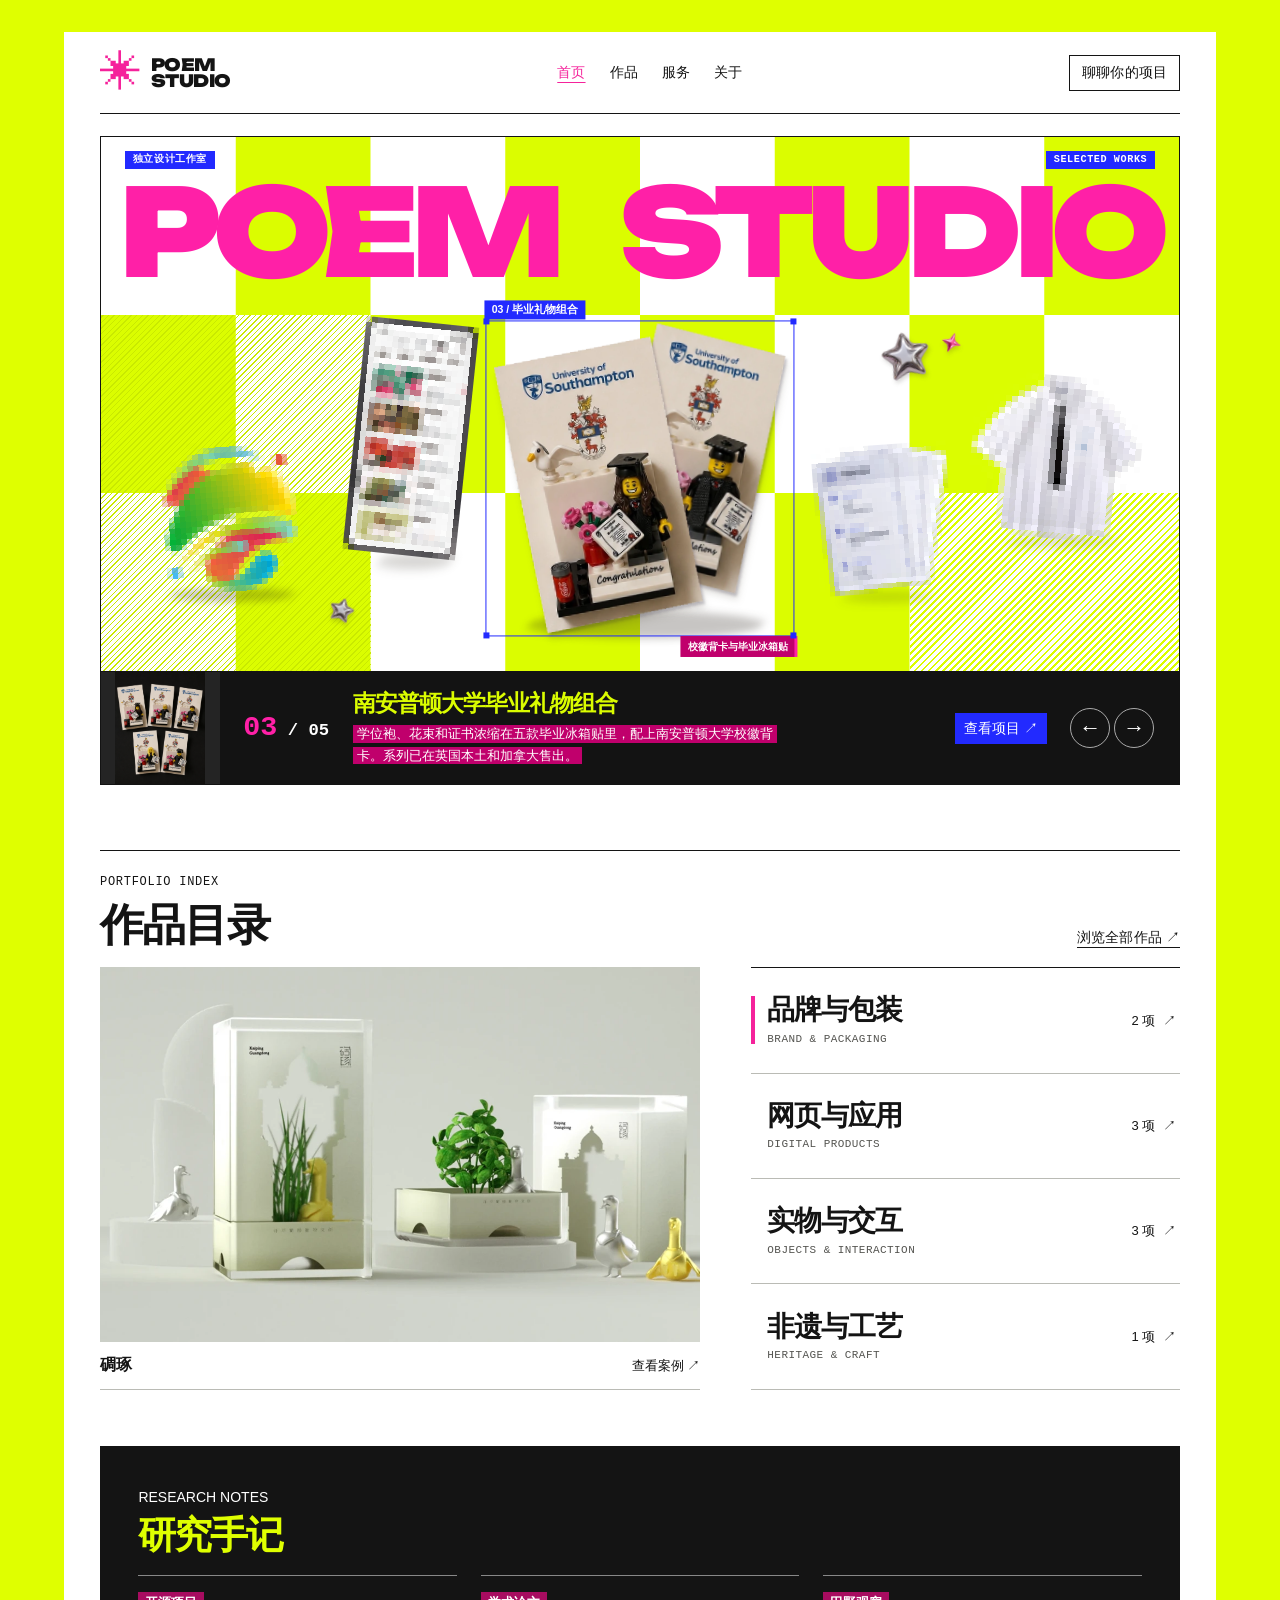
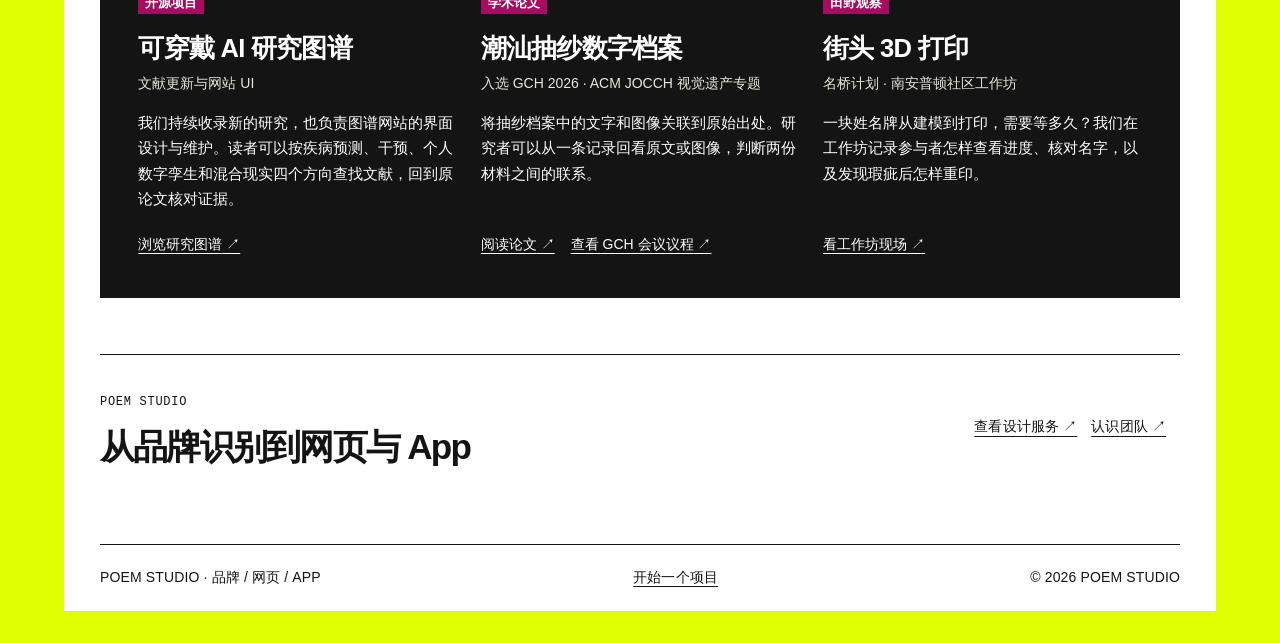
==== commit 7db443c4: "Publish Poem Studio project stories and editorial index" ====
--- a/index.html
+++ b/index.html
@@ -1,8 +1,31 @@
 <!doctype html>
-<html lang="zh-CN"><head><meta charset="utf-8"><meta name="viewport" content="width=device-width,initial-scale=1"><meta name="theme-color" content="#dfff00"><meta name="description" content="Poem Studio 设计工作室，专注品牌视觉、网页和 App 设计。"><title>品牌、网页与 App 设计 · Poem Studio</title><link rel="icon" href="assets/mark.svg"><link rel="preload" as="font" href="assets/display.ttf" type="font/ttf" crossorigin><link rel="stylesheet" href="poem.css?v=3"><script src="poem.js?v=5" defer></script><link rel="stylesheet" href="poem-showcase.css?v=5"></head><body data-page="home"><a class="skip" href="#content">跳到正文</a><div class="paper"><header class="site-header"></header><main id="content">
-<h1 class="big-title"><span>POEM</span><span>STUDIO</span></h1>
-<div class="edition"><span>INDEPENDENT DESIGN STUDIO</span><span>品牌 · 网页 · APP</span><span>IDEAS INTO EXPERIENCES</span></div>
-<section class="hero-collage project-showcase" aria-label="精选作品动态展示"></section><section class="statement"><span class="eyebrow">IDENTITY · EXPERIENCE · CHARACTER</span><h2>让品牌<em>有辨识。</em><br>让体验<mark>有温度。</mark><span class="shift">让设计<em>有自己的表达。</em></span></h2><p>从一个品牌的视觉语言，到网站与 App 的每一次点击。我们把想法整理成清晰的系统，也为它保留鲜明的个性。</p></section>
-<section class="manifesto"><div class="manifesto-art"><small>POEM / DESIGN PRACTICE</small><strong>好的想法，<br>值得被<br>认真呈现。</strong><span class="asterisk" aria-hidden="true">✳</span></div><div class="manifesto-copy"><h2>让视觉被记住，<br>让体验被理解。</h2><p>我们从品牌要表达什么出发，寻找合适的字体、图像与交互方式。让每一个触点，都说同一种语言。</p><a class="button light" href="about.html">认识 Poem Studio</a></div></section>
-<section class="digital-editorial"><div class="digital-head"><span class="eyebrow">品牌与数字体验 / IDENTITY TO INTERFACE</span><h2>让想法<br><em>跃出平面。</em></h2><p>从纸盒上的一个图形，<br>到屏幕里的一次交互。</p></div><div class="device-collage"><a class="device-card device-web" href="project.html?id=offgrid"><span>OFFGRID / WEB</span><img src="assets/poem-web.webp" alt="OFFGRID 网页视觉展示" loading="lazy"></a><a class="device-card device-app" href="project.html?id=pulse"><span>PULSE / APP</span><img src="assets/poem-app.webp" alt="PULSE App 界面展示" loading="lazy"></a><div class="duotone-art"><img src="assets/poem-brand.webp" alt="FORME 品牌摄影的玫红双色处理" loading="lazy"><span>形态<br>感受<br>功能</span></div></div><div class="type-curtain" aria-hidden="true"><span>IDENTITY</span><span>EXPERIENCE</span><span>CHARACTER</span><span>HEALTHCARE</span><span>TYPOGRAPHY</span><span>INTERACTION</span><span>PACKAGING</span><span>DIGITAL</span><span>POEM STUDIO</span></div></section><section class="health-feature"><div class="feature-heading"><span class="eyebrow">HEALTH &amp; PHARMA / 概念项目</span><h2>专业关怀，<br><em>清晰表达。</em></h2><p>让专业的关怀，<br>拥有清晰的形状。</p><a class="text-link" href="project.html?id=luma">探索 LUMA HEALTH</a></div><a class="feature-image" href="project.html?id=luma"><img src="assets/poem-health.webp" alt="LUMA HEALTH 医疗品牌包装与官网概念设计" width="1536" height="1024" loading="lazy"><span>品牌识别 / 包装体系 / 数字体验</span></a></section><div class="section-heading"><h2>精选设计探索</h2><a class="text-link" href="works.html">浏览作品</a></div><div class="work-grid"></div>
-<div class="section-heading"><h2>我们能做什么</h2><span>从品牌到数字体验</span></div><div class="service-shapes"><a class="service-shape" href="services.html#brand"><h3>品牌视觉<small>BRAND IDENTITY</small></h3><p>品牌策略 · 标志与视觉系统<br>包装与传播应用</p></a><a class="service-shape" href="services.html#web"><h3>网页设计<small>WEB EXPERIENCE</small></h3><p>品牌官网 · 内容与电商网站<br>响应式界面与交互</p></a><a class="service-shape" href="services.html#app"><h3>应用设计<small>DIGITAL PRODUCT</small></h3><p>App 界面 · 用户体验<br>交互原型与设计系统</p></a></div><section class="closing"><h2>一起，让想法<br>成为好设计。</h2><a class="button" href="contact.html">开始一个项目</a></section></main><footer class="site-footer"></footer></div></body></html>
+<html lang="zh-CN"><head><meta charset="utf-8"><meta name="viewport" content="width=device-width,initial-scale=1"><meta name="theme-color" content="#dfff00"><meta name="description" content="Poem Studio 设计工作室，专注品牌视觉、网页和 App 设计。"><title>品牌、网页与 App 设计 · Poem Studio</title><link rel="icon" href="assets/mark.svg"><link rel="preload" as="font" href="assets/display.ttf" type="font/ttf" crossorigin><link rel="stylesheet" href="poem.css?v=3"><link rel="stylesheet" href="portfolio.css?v=7"><script src="portfolio.js?v=8" defer></script><script src="poem.js?v=16" defer></script><link rel="stylesheet" href="poem-showcase.css?v=11"></head><body data-page="home"><a class="skip" href="#content">跳到正文</a><div class="paper"><header class="site-header"></header><main id="content">
+<section class="work-poster" aria-label="工作室精选作品">
+  <div class="poster-paper">
+    <div class="poster-imprint"><span>独立设计工作室</span><span lang="en">SELECTED WORKS</span></div>
+    <h1 class="poster-title" aria-label="Poem Studio"><span>POEM</span> <span>STUDIO</span></h1>
+    <div class="object-field" aria-label="选择一件作品查看说明">
+      <div class="poster-ornaments" aria-hidden="true"><img class="chrome-star" src="assets/decor-silver-star.webp" alt=""><img class="pink-spark" src="assets/decor-star.webp" alt=""><img class="small-star" src="assets/decor-silver-star.webp" alt=""></div>
+      <a class="specimen brand-art" href="project.html?id=shenwan" data-detail="地方品牌视觉识别" data-photo="sw-agriculture" data-alt="神湾品牌色彩与风景插画" data-caption="菠萝、山形与水纹构成神湾的品牌标志。系列文创入选首届乡村文化创意设计成果馆校联展，参展证明由广东省博物馆代章。" aria-label="神湾镇品牌设计"><img class="object-art" src="assets/cover/shenwan-mark.webp" alt="中山神湾品牌图形"></a>
+      <a class="specimen phone-art floats" data-detail="图案目录" data-photo="edit-yuexiu" data-alt="悦绣的课程列表与图案详情界面" href="project.html?id=yuexiu" data-caption="悦绣把情感识别融入广绣学习 App 的设计。从一幅绣样出发，可以查配色、看针法，再跟着视频练习。" aria-label="悦绣"><span class="object-art phone-body"><span class="phone-screen">
+        <img class="screen-library" src="assets/cover/app-library.webp" alt="绣样课程列表">
+        <img class="screen-pattern" src="assets/cover/app-pattern.webp" alt="花卉绣样详情">
+        <img class="screen-colour" src="assets/cover/app-colour.webp" alt="绣线配色库">
+        <img class="screen-stitch" src="assets/cover/app-stitch.webp" alt="针法分类">
+      </span></span></a>
+      <a class="specimen grad-art" href="project.html?id=graduate" data-opening data-short="毕业礼物组合" data-detail="校徽背卡与毕业冰箱贴" data-photo="graduate-magnets" data-alt="黑底五款南安普顿毕业冰箱贴合照" data-caption="学位袍、花束和证书浓缩在五款毕业冰箱贴里，配上南安普顿大学校徽背卡。系列已在英国本土和加拿大售出。" aria-label="南安普顿大学毕业礼物组合"><span class="object-art magnet-pair"><img src="assets/cover/magnet-back.webp" alt=""><img src="assets/cover/magnet-front.webp" alt="两款毕业冰箱贴与完整校徽背卡"></span></a>
+      <a class="specimen health-art floats" href="project.html?id=meyou" data-detail="跨境医美产品信息查询" data-photo="edit-meyou" data-alt="MeYou 包装字段提取与地区对照界面" data-caption="MeYou 是跨境医美产品信息查询工具，可从包装提取字段、核对三地资料。入围 2026 谷歌 AI 出海创想赛 Top 30。" aria-label="MeYou"><span class="object-art record-fan"><img src="assets/cover/record-kr.webp" alt=""><img src="assets/cover/record-hk.webp" alt=""><img src="assets/cover/record-cn.webp" alt="MeYou 的三地产品资料卡"></span></a>
+      <a class="specimen shirt-art floats" href="project.html?id=drawnwork" data-detail="分形数学 × 潮汕抽纱" data-photo="drawnwork-cover" data-alt="抽纱手巾实物的针脚与镂空花形" data-caption="用分形数学推演数字绣谱，再把纹样做成抽纱实物。作品获多项非遗类奖项，曾在广州图书馆展出。" aria-label="纱以生花"><img class="object-art" src="assets/cover/drawnwork-shirt.webp" alt="带蓝色纹样和黑色领带的衬衫设计稿"></a>
+      <div class="object-focus" aria-hidden="true" hidden><span class="focus-tag"></span><span class="focus-detail"></span><i></i><i></i><i></i><i></i></div>
+    </div>
+  </div>
+  <div class="poster-caption">
+    <img class="caption-photo" src="assets/portfolio/graduate-magnets.webp" alt="黑底五款南安普顿毕业冰箱贴合照"><div class="caption-count"><b>03</b><span> / 05</span></div>
+    <div class="caption-entry"><h2>南安普顿大学毕业礼物组合</h2><p><span>学位袍、花束和证书浓缩在五款毕业冰箱贴里，配上南安普顿大学校徽背卡。系列已在英国本土和加拿大售出。</span></p></div>
+    <a class="caption-link" href="project.html?id=graduate">查看项目 ↗</a>
+    <div class="poster-controls" hidden><button type="button" aria-label="上一个作品">←</button><button type="button" aria-label="下一个作品">→</button></div>
+  </div>
+</section>
+<section class="home-directory"><header class="section-heading"><div><small lang="en">PORTFOLIO INDEX</small><h2>作品目录</h2></div><a class="text-link" href="works.html">浏览全部作品 ↗</a></header><div class="portfolio-directory"></div></section>
+<section id="research-notes" class="open-research" aria-labelledby="research-title"></section>
+<div class="studio-signoff"><div><small lang="en">POEM STUDIO</small><h2>从品牌识别到网页与 App</h2></div><div><a class="text-link" href="services.html">查看设计服务 ↗</a><a class="text-link" href="about.html">认识团队 ↗</a></div></div></main><footer class="site-footer"></footer></div></body></html>
--- a/portfolio.css
+++ b/portfolio.css
@@ -0,0 +1,148 @@
+.studio-intro,.team-spread,.honours,.case-lead{display:grid;grid-template-columns:1fr 1fr;gap:clamp(24px,5vw,80px)}
+.studio-intro{align-items:baseline;margin:3rem 0}
+.studio-intro h2,.open-research h2,.case-lead h1,.honours h2{font-size:clamp(32px,5vw,72px);letter-spacing:-.055em;line-height:1.1;margin:.3em 0}
+.studio-intro p,.team-spread p,.case-lead p{max-width:38em;line-height:1.85}
+.team-spread{gap:0;border-block:1px solid var(--ink)}
+.team-spread article{padding:clamp(24px,4vw,64px);background:#f4f3ef}
+.team-spread article+article{border-left:1px solid var(--ink);background:white}
+.team-spread h2{font-size:clamp(30px,4vw,52px);line-height:1.1;margin:.7em 0}
+.team-spread h2 span{display:block;font-family:Arial,sans-serif;font-size:.55em;margin-top:.45em;letter-spacing:-.035em}
+.honours{padding:clamp(25px,4vw,64px);align-items:center;background:var(--ink);color:white}
+.honours h2{color:var(--acid)}
+.honours ul{margin:0;padding:0;list-style:none}
+.honours li{display:flex;justify-content:space-between;gap:1rem;padding:.8rem 0;border-bottom:1px solid #666}
+.honours time{color:#ccc}
+.real-card .work-meta{margin-top:1em}
+.real-card .work-visual{background:#f1f1ed;border:1px solid #ddd}
+.real-card .work-visual img{width:100%;height:clamp(220px,28vw,410px);object-fit:contain;object-position:center!important}
+.open-research{background:var(--ink);color:white;margin:3.5rem 0;padding:clamp(24px,5vw,76px)}
+.open-research h2{color:var(--acid)}
+.open-research{padding:clamp(18px,3vw,42px)}
+.open-research h2{font-size:clamp(25px,3vw,42px);margin:4px 0 18px}
+.research-list{display:grid;grid-template-columns:repeat(3,minmax(0,1fr));gap:24px}
+.research-list article{display:flex;flex-direction:column;align-items:flex-start;border-top:1px solid #777;padding-top:16px;min-width:0}
+.research-list .note-type{font-size:13px;line-height:1.4;padding:2px 7px;background:var(--acid);color:var(--ink)}
+.research-list h3{font:750 clamp(20px,2vw,30px)/1.25 var(--text);letter-spacing:-.03em;margin:.65em 0 .2em}
+.research-list p{font-size:15px;line-height:1.7;margin:.45em 0 1em}
+.research-list .note-credit{font-size:14px;color:#e7e7d9;margin:0 0 .35em}
+.note-links{display:flex;flex-wrap:wrap;gap:6px 16px;margin-top:auto}
+.note-links a,.research-shortcut{font-size:14px;text-decoration:underline;text-underline-offset:4px}
+.note-links a:hover{color:var(--acid)}
+.research-shortcut{display:inline-block;margin:0 0 1rem}
+#research-notes{scroll-margin-top:16px}
+@media(max-width:760px){.open-research .research-list{grid-template-columns:1fr}}
+.shenwan-story{margin:2rem 0}
+.brand-chapter{border-top:1px solid;padding:clamp(24px,4vw,56px) 0;display:grid;grid-template-columns:1fr 1fr;column-gap:4vw;align-items:center}
+.brand-chapter small{grid-column:1/-1;letter-spacing:.05em}
+.brand-chapter h2{font-size:clamp(32px,5vw,70px);margin:.15em 0;line-height:1.1}
+.brand-chapter p{margin:.6em 0}
+.brand-motion,.brand-objects{display:grid;grid-template-columns:1fr 1fr;gap:1rem;align-items:center}
+.brand-motion>div{position:relative;background:white}
+.brand-motion img,.brand-wide img,.brand-objects img{width:100%;height:auto}
+.motion-toggle{position:absolute;bottom:10px;left:12px;border:1px solid;background:white;padding:4px 13px}
+.brand-wide,.brand-objects figure{margin:0}
+.brand-wide img{max-height:70vh;object-fit:contain;background:#eee}
+.shenwan-story figcaption{margin:.5em 0 1.4em}
+@media(max-width:650px){.research-list,.brand-motion,.brand-objects,.brand-chapter{grid-template-columns:1fr}.research-list{gap:12px}}
+.open-research .text-link{display:inline-block;margin-top:.5em;color:white}
+.portfolio-case{margin:2.5rem 0}
+.case-lead{align-items:center}
+.case-lead small,.team-spread small,.open-research small,.honours small{font-size:14px}
+.case-lead h2{font-size:clamp(18px,2vw,28px);line-height:1.5}
+.case-lead figure,.portfolio-gallery figure{background:#f4f3ef;margin:0;padding:clamp(12px,2vw,30px)}
+.case-lead img,.portfolio-gallery img{object-fit:contain;width:100%;max-height:70vh}
+.portfolio-gallery{display:flex;flex-wrap:wrap;gap:1.5rem;margin-top:2rem}
+.portfolio-gallery figure{flex:1 1 280px}
+.portfolio-gallery figcaption{padding-top:1rem}
+.field-spread{display:grid;grid-template-columns:5fr 7fr;border:1px solid var(--ink)}
+.field-copy{background:var(--pink);padding:clamp(20px,4vw,60px);display:flex;flex-direction:column;align-items:flex-start}
+.field-copy small,.case-lead small{font:12px/1.5 var(--mono);letter-spacing:.04em}
+.field-copy h2{font:800 clamp(34px,5.8cqw,90px)/1.05 var(--text);letter-spacing:-.065em;margin:.65em 0 .25em}
+.field-copy p{max-width:22em;margin:0 0 2rem}
+.field-copy a{margin-top:auto}
+.field-spread figure{position:relative;margin:0;background:var(--ink);align-content:center}
+.field-spread figure img{width:100%;height:auto}
+.field-spread figcaption{position:absolute;bottom:0;left:0;padding:.35em .9em;background:var(--acid);font-size:13px}
+.real-card .work-visual,.real-card:nth-child(4) .work-visual{border:1px solid var(--ink);border-radius:0;background:#fafaf7}
+.real-card .work-visual::after{content:"";position:absolute;inset:0;pointer-events:none;background:linear-gradient(var(--ink),var(--ink)) 0 0/6px 6px no-repeat,linear-gradient(var(--ink),var(--ink)) 100% 100%/6px 6px no-repeat}
+.work-card.real-card h3{font-family:var(--text);letter-spacing:-.04em;margin:.22em 0}
+.case-lead{border-block:1px solid var(--ink);gap:0;background:var(--acid)}
+.case-lead>div{padding:clamp(20px,3.4cqw,54px)}
+.case-lead figure{background:#f7f7f3;align-self:stretch;display:grid;align-content:center;min-width:0;border-left:1px solid var(--ink)}
+.case-lead figcaption,.portfolio-gallery figcaption{font:14px/1.55 var(--text)}
+.case-lead figcaption{margin:.7em 0 0}
+.portfolio-gallery:not(:empty){display:grid;grid-template-columns:repeat(2,minmax(0,1fr));align-items:start;gap:clamp(22px,4cqw,64px)}
+.portfolio-gallery figure{padding:0;background:white;border-top:1px solid var(--ink);padding-top:.75rem}
+.portfolio-gallery figure:nth-child(even){margin-top:3rem}
+.portfolio-gallery img{height:auto}
+.portfolio-case figure a{display:block;cursor:zoom-in}
+.team-spread article:first-child{background:var(--pink)}
+@media(max-width:700px){.field-spread,.portfolio-gallery:not(:empty){grid-template-columns:1fr}.field-copy p{margin-bottom:1.2rem}.case-lead figure{border-left:0;border-top:1px solid var(--ink)}.portfolio-gallery figure:nth-child(even){margin-top:0}}
+.case-credit{border-top:1px solid #ccc;padding-top:.6rem;font-size:14px}
+.case-links{display:flex;gap:1em;flex-wrap:wrap}
+.project-showcase .project-slide .slide-image{display:flex;align-items:center;justify-content:center;background:#f2f2ee;gap:8px;padding:12px}
+.project-showcase .project-slide .slide-image img{min-width:0;flex:1 1 0;object-fit:contain;object-position:center}
+.project-showcase .project-slide .pixel-seam{display:none}
+@media(max-width:700px){.studio-intro,.team-spread,.honours,.case-lead{grid-template-columns:1fr}.team-spread article+article{border:0;border-top:1px solid}.studio-intro{gap:0}.case-lead{gap:18px}.case-lead img{max-height:55vh}.portfolio-gallery figure{min-width:0}.real-card .work-visual img{height:280px}.showcase-footer small{overflow-wrap:anywhere}}
+
+/* The index crops are separate from the full presentation boards on case pages. */
+.home-directory .section-heading{align-items:flex-end;margin:clamp(42px,6cqw,86px) 0 20px;padding:16px 0 0}
+.home-directory .section-heading h2{max-width:none;margin:.22em 0 0}
+.directory-title small,.section-heading small,.catalogue-section header small,.studio-signoff small{font:12px/1.4 var(--mono);letter-spacing:.06em;text-transform:uppercase}
+.portfolio-directory{display:grid;grid-template-columns:repeat(4,minmax(0,1fr));gap:clamp(12px,1.8cqw,26px)}
+.directory-entry,.real-card{min-width:0}
+.directory-title{margin-top:14px}
+.directory-title h3{font:800 clamp(20px,2.25cqw,34px)/1.2 var(--text);letter-spacing:-.055em;margin:.22em 0}
+.directory-entry p{margin:.5em 0 0;font-size:14px;color:#4c4b48}
+.directory-entry:hover h3,.real-card:hover h3{color:#ac0762}
+.directory-entry .work-visual,.catalogue .work-visual{aspect-ratio:4/3;display:grid;place-items:center;background:#f2f2ef;overflow:hidden;border:0;border-radius:0}
+.directory-entry .work-visual img,.catalogue .real-card .work-visual img{width:100%;height:100%;min-height:0;object-fit:contain;object-position:center;aspect-ratio:auto;transform:none}
+.catalogue .real-card .work-visual::after{content:none}
+.directory-entry .edit-graduate,.catalogue .edit-graduate{background:#161512}
+
+.directory-entry .edit-drawnwork,.catalogue .edit-drawnwork{background:#080808}
+.directory-entry .edit-yuexiu,.catalogue .edit-yuexiu{background:#fff;outline:1px solid #ccc;outline-offset:-1px}
+.case-more{margin:2rem 0;border-top:1px solid var(--ink);padding:1rem 0}.case-more summary{cursor:pointer;width:fit-content;font-weight:600}.brand-wide a{display:block;cursor:zoom-in}
+.filters a{font-size:14px;border:1px solid var(--ink);padding:6px 14px}
+.filters a[aria-current=page]{background:var(--ink);color:#fff}
+.catalogue-section{margin:3.2rem 0}
+.catalogue-section header{border-top:1px solid var(--ink);padding:.9rem 0;display:flex;align-items:baseline;gap:1em}
+.catalogue-section h2,.studio-signoff h2{font:800 clamp(25px,3.25cqw,48px)/1.18 var(--text);letter-spacing:-.05em;margin:0}
+.catalogue .work-grid{grid-template-columns:repeat(3,minmax(0,1fr));gap:clamp(16px,2.2cqw,32px)}
+.catalogue .work-card:nth-child(even){padding-top:0}
+.catalogue .work-card h3{font-size:clamp(22px,2.4cqw,34px)}
+.portfolio-case .case-lead{grid-template-columns:minmax(0,5fr) minmax(0,7fr)}
+.team-spread{grid-template-columns:1.15fr 1fr;align-items:stretch}
+.team-spread article:first-child{background:#f7f6f2;border-top:6px solid var(--pink)}
+.team-spread article+article{border-top:6px solid var(--ink)}
+.studio-signoff{display:flex;justify-content:space-between;align-items:center;gap:2rem;border-top:1px solid;padding-block:2rem}
+.studio-signoff a{display:inline-block;margin:.6em 1em .6em 0}
+.studio-signoff h2{margin:.35em 0 0}
+@media(max-width:850px){.portfolio-directory,.catalogue .work-grid{grid-template-columns:repeat(2,minmax(0,1fr))}}
+@media(max-width:700px){.team-spread,.portfolio-case .case-lead{grid-template-columns:1fr}.studio-signoff{display:block}.team-spread article+article{border-left:0}}
+@media(max-width:560px){.catalogue .work-grid{grid-template-columns:1fr}.portfolio-directory{row-gap:26px}.directory-title small{font-size:10px}.directory-entry p{font-size:12px}.filters{gap:6px}.filters a{padding:6px 10px}.catalogue-section header{flex-wrap:wrap;gap:.3em .8em}}
+.home-directory .portfolio-directory{display:grid;grid-template-columns:minmax(0,1.4fr) minmax(220px,1fr);align-items:stretch;gap:clamp(20px,4vw,64px)}
+.index-preview{margin:0;align-self:center;min-width:0}
+.index-plate{display:grid;place-items:center;aspect-ratio:16/10;background:#dedfd7;overflow:hidden}
+.index-plate img{width:100%;height:100%;min-height:0;object-fit:contain}
+.index-preview[data-section=brand] .index-plate img{object-fit:cover}
+.index-preview[data-section=objects] .index-plate{background:#171614}
+.index-preview[data-section=digital] .index-plate{background:#edeef3}
+.index-preview[data-section=research] .index-plate{background:#ece9e3}
+.index-preview[data-section=research] img{width:68%;height:78%}
+.index-preview figcaption{display:flex;align-items:baseline;justify-content:space-between;gap:12px;padding:10px 0;border-bottom:1px solid #babbb5}
+.index-case-link,.index-row a{font-size:13px;white-space:nowrap}.index-case-link:hover,.index-row a:hover{text-decoration:underline}
+.index-rows{display:grid;grid-template-rows:repeat(4,1fr);border-top:1px solid var(--ink)}
+.index-row{display:flex;justify-content:space-between;align-items:center;gap:12px;border-bottom:1px solid #babbb5}
+.index-row button{flex:1;text-align:left;background:transparent;border:0;color:inherit;padding:12px 0 12px 16px;position:relative}
+.index-row button[aria-pressed=true]::before{content:"";position:absolute;left:0;top:19%;bottom:19%;width:4px;background:var(--pink)}
+.index-row button strong,.index-row button small{display:block}
+.index-row button strong{font:800 clamp(19px,2.15vw,32px)/1.25 var(--text);letter-spacing:-.035em}
+.index-row button small{margin-top:4px;font:11px/1.4 var(--mono);color:#545450;letter-spacing:.04em;text-transform:uppercase}
+.index-row a{padding:12px 4px}.index-row a span{margin-left:4px}
+@media(max-width:620px){.home-directory .portfolio-directory{grid-template-columns:minmax(0,1fr);gap:16px}.index-rows{grid-template-rows:auto}.index-row button{padding-block:9px}.index-row button small{font-size:10px}.index-preview figcaption{font-size:14px}}
+.open-research .research-list article{border-top-color:#888;gap:2px}
+.open-research .research-list .note-type{font:600 13px/1.45 var(--text);color:white;background:#a70c60}
+.open-research .note-links a{padding-block:4px}
+.paper .filters{padding-block:12px;border-block:1px solid #babbb5;align-items:center}
+.paper .filters a[aria-current=page]{background:var(--acid);color:var(--ink)}
--- a/poem-showcase.css
+++ b/poem-showcase.css
@@ -1,42 +1,188 @@
-.project-showcase.hero-collage{display:block;min-height:0;padding:0;margin:22px 0 0;isolation:isolate;border:1px solid var(--ink)}
-.showcase-stage{height:470px;position:relative;overflow:hidden;background:var(--pink)}.slide-deck{position:absolute;inset:0}.project-slide{position:absolute;inset:0;display:grid;grid-template-columns:40% 60%;visibility:hidden;pointer-events:none;background:#dfff00}.project-slide[aria-hidden=false]{visibility:visible;pointer-events:auto;z-index:2}.slide-copy{padding:35px 32px;display:flex;flex-direction:column;align-items:start;position:relative;background:#f5229b;color:#141414;z-index:2}.slide-copy h2{font:900 clamp(25px,4.2cqw,63px)/.98 Display,Arial;letter-spacing:-.045em;margin:45px 0 22px;max-width:100%;overflow-wrap:normal}.slide-copy p{font-size:16px;line-height:1.65;margin:0 0 20px;max-width:280px}.slide-copy .eyebrow{font:11px/1.5 var(--mono)}.slide-link{font-size:14px;border-bottom:1px solid;padding-bottom:3px;margin-top:auto;position:relative;z-index:6}.slide-concept{font:10px var(--mono);margin-top:20px}.slide-image{display:block;position:relative;overflow:hidden;min-width:0;background:#dfff00}.slide-image>img{height:100%;width:100%;object-fit:cover}.project-slide[data-project=luma] .slide-image>img{object-position:55% center}.project-slide[data-project=forme] .slide-copy{background:var(--acid)}.project-slide[data-project=forme] .slide-image>img{object-position:center 63%}.project-slide[data-project=offgrid] .slide-copy{background:#2437df;color:#fff}.project-slide[data-project=offgrid] .slide-image>img{object-position:center 44%}.project-slide[data-project=pulse] .slide-copy{background:#f5229b}.project-slide[data-project=pulse] .slide-image>img{object-position:center 54%}.image-label{position:absolute;bottom:18px;right:18px;background:#fff;color:#141414;padding:6px 9px;font:12px var(--mono)}
-.pixel-seam{position:absolute;inset:0 auto 0 0;width:70px;pointer-events:none}.pixel-seam i{position:absolute;width:var(--size);height:var(--size);background:var(--acid);left:calc((var(--n)*17px));top:calc(18% + var(--n)*3.8%);transform:translateX(calc((var(--n)/4)*-15px))}.pixel-seam i:nth-child(3n){background:#141414;left:8px}.pixel-seam i:nth-child(4n){background:var(--pink);left:24px}.project-slide[data-project=offgrid] .pixel-seam i:nth-child(2n){background:#2437df}.showcase-stage .hero-3d{inset:0;z-index:5;opacity:1;transition:opacity .3s,transform .6s;pointer-events:none}.is-switching .hero-3d{animation:decor-change 1.05s both}.showcase-footer{padding:20px 25px;display:grid;grid-template-columns:1fr 1.6fr;align-items:center;gap:30px;background:#fff}.showcase-note{font-size:14px;margin:0;line-height:1.6}.showcase-controls{display:grid;grid-template-columns:repeat(4,1fr);gap:15px}.showcase-controls button{border:0;background:none;padding:9px 0;color:#777;font:12px var(--text);text-align:left}.showcase-controls button[aria-pressed=true]{color:#141414}.showcase-controls i{display:block;height:2px;background:#ddd;margin-top:10px;overflow:hidden}.showcase-controls i:after{content:'';display:block;width:100%;height:100%;background:var(--pink);transform:translateX(-100%)}.showcase-controls button[aria-pressed=true] i:after{transform:translateX(0)}.is-playing .showcase-controls button[aria-pressed=true] i:after{animation:project-progress 6.2s linear both}.project-slide[aria-hidden=false] .slide-image{animation:slide-arrive 1.05s cubic-bezier(.16,1,.3,1) both}.project-slide[aria-hidden=false] .slide-copy h2,.project-slide[aria-hidden=false] .slide-copy p{animation:copy-arrive .8s .16s both}.project-slide.slide-out{visibility:visible;z-index:3;pointer-events:none;animation:slide-depart .8s cubic-bezier(.65,0,.35,1) both}
-@keyframes slide-arrive{from{transform:translateX(14%) rotateY(-8deg);clip-path:inset(0 0 0 20%)}to{transform:translateX(0) rotateY(0);clip-path:inset(0)}}@keyframes slide-depart{to{transform:translateX(-8%);opacity:0;clip-path:inset(0 100% 0 0)}}@keyframes copy-arrive{from{opacity:0;translate:0 18px}to{opacity:1;translate:0 0}}@keyframes decor-change{0%,100%{opacity:1;transform:translateY(0)}40%,55%{opacity:0;transform:translateY(22px)}}@keyframes project-progress{from{transform:translateX(-100%)}to{transform:translateX(0)}}
-.manifesto-copy{background:var(--pink);color:#141414}.manifesto-art{background:#141414}.manifesto-art .asterisk{color:var(--pink)}.statement mark{background:var(--pink);color:#fff}.digital-editorial{margin:70px -36px;background:#141414;color:white;padding:45px 36px 0;overflow:hidden}.digital-head{display:flex;justify-content:space-between;gap:30px;align-items:end}.digital-head .eyebrow{color:var(--acid);max-width:135px}.digital-head h2{font:900 clamp(35px,6cqw,90px)/.95 Display,Arial;margin:0;letter-spacing:-.05em}.digital-head em{font-style:normal;color:var(--pink)}.digital-head p{font-size:14px;line-height:1.7;margin:0}.device-collage{display:grid;grid-template-columns:1fr .75fr .85fr;gap:35px;align-items:center;padding:60px 8% 10px}.device-card{display:block;border:6px solid #eee;background:#eee;color:#141414;position:relative;box-shadow:0 15px 35px #0006;overflow:hidden}.device-card span{display:block;font:10px var(--mono);padding:7px}.device-card img{width:100%;height:285px;object-fit:cover}.device-web{transform:rotate(-7deg)}.device-app{border-radius:28px;transform:rotate(8deg);border-width:6px}.device-app img{height:330px;border-radius:0 0 20px 20px}.duotone-art{position:relative;background:var(--pink);border-radius:46% 46% 0 0;overflow:hidden;min-width:0}.duotone-art img{width:100%;height:300px;object-fit:cover;filter:grayscale(1) contrast(2.8);mix-blend-mode:screen}.duotone-art span{position:absolute;bottom:14px;left:15px;color:#141414;font:900 24px/.95 Display,Arial;letter-spacing:-.04em}.type-curtain{display:flex;justify-content:space-around;gap:15px;margin-top:20px;height:220px;overflow:hidden}.type-curtain span{writing-mode:vertical-rl;font:900 clamp(20px,2.8cqw,42px)/1 Display,Arial;letter-spacing:-.03em;background:linear-gradient(var(--acid),#ff7b98,var(--pink));background-clip:text;color:transparent}.type-curtain span:nth-child(2n){padding-top:30px}.type-curtain span:nth-child(3n){padding-top:65px}
-@media(max-width:900px){.showcase-stage{height:410px}.slide-copy{padding:25px}.slide-copy h2{font-size:4.6cqw;margin-top:40px}.showcase-footer{grid-template-columns:1fr;gap:10px}.digital-editorial{margin-inline:-24px;padding-inline:24px}.digital-head{flex-wrap:wrap}.digital-head p{display:none}.device-collage{gap:20px;padding:45px 2% 10px}.device-card img{height:235px}.device-app img{height:270px}.duotone-art img{height:230px}}
-@media(max-width:600px){.showcase-stage{height:520px}.project-slide{grid-template-columns:1fr;grid-template-rows:44% 56%}.slide-copy{padding:20px 18px;display:block}.slide-copy h2{font-size:9cqw;max-width:88%;margin:18px 0 12px}.slide-copy p{font-size:13px;line-height:1.5;max-width:85%;margin:0 0 12px}.slide-copy .eyebrow{font-size:9px}.slide-link{font-size:12px}.slide-concept{position:absolute;right:15px;bottom:17px;font-size:8px}.slide-image>img{object-fit:cover}.project-slide[data-project=luma] .slide-image>img{object-fit:contain;background:#e7e7e7}.image-label{font-size:10px;bottom:12px;right:12px}.pixel-seam{width:40px;transform:scale(.65);transform-origin:bottom left}.showcase-footer{padding:16px;gap:12px}.showcase-note{font-size:12px}.showcase-controls{gap:10px}.showcase-controls button{font-size:10px}.showcase-controls button:first-child span{display:block;max-width:55px}.showcase-controls i{margin-top:10px}.digital-editorial{margin:45px -16px 0;padding:28px 16px 0}.digital-head{display:block}.digital-head .eyebrow{font-size:10px;max-width:none;margin-bottom:20px}.digital-head h2{font-size:11cqw}.device-collage{grid-template-columns:1fr .8fr;gap:17px;padding-top:40px}.device-card img{height:190px}.device-app img{height:220px}.duotone-art{grid-column:2;width:80%;margin-top:-50px;transform:translateX(10px)}.duotone-art img{height:145px}.duotone-art span{font-size:17px}.type-curtain{height:160px;gap:6px}.type-curtain span{font-size:5.5cqw}.type-curtain span:nth-child(n+7){display:none}}
-@media(prefers-reduced-motion:reduce){.project-showcase *{animation:none!important;transition:none!important}}
-
-/* Chinese is primary; English provides a secondary visual rhythm. */
-.slide-copy h2{font-family:var(--text);font-weight:800;font-size:clamp(32px,4.7cqw,66px);line-height:1.15;letter-spacing:-.055em;max-width:360px}.slide-copy .eyebrow{font-family:var(--text);font-size:13px}.statement h2{font-family:var(--text);font-size:6.2cqw;line-height:1.2;font-weight:800;letter-spacing:-.055em}.statement>.eyebrow{margin-bottom:20px;color:#555}.manifesto-art strong{font-family:var(--text);font-size:6.5cqw;line-height:1.1;font-weight:800;letter-spacing:-.05em}.digital-head h2{font-family:var(--text);font-size:6.5cqw;line-height:1.05;font-weight:800}.feature-heading h2{font-family:var(--text);font-size:4.2cqw;line-height:1.15;font-weight:800}.page-title{font-family:var(--text);font-weight:800;line-height:1.15;font-size:7.6cqw;letter-spacing:-.05em}.section-heading h2{font-family:var(--text);font-weight:800;letter-spacing:-.04em}.closing h2{font-family:var(--text);font-weight:800;line-height:1.2;letter-spacing:-.04em}.service-shape h3{font-family:var(--text);font-weight:800}.service-shape small{display:block;font:11px var(--mono);margin-top:12px;letter-spacing:0}.duotone-art span{font-family:var(--text)}
-@media(max-width:600px){.slide-copy h2{font-size:10cqw;max-width:90%;line-height:1.1;margin:19px 0 14px}.slide-copy .eyebrow{font-size:11px}.statement h2{font-size:8.6cqw;line-height:1.25}.manifesto-art strong{font-size:13cqw}.digital-head h2{font-size:13cqw}.feature-heading h2{font-size:10cqw}.page-title{font-size:11cqw}.service-shape small{font-size:11px}}
-
-.showcase-controls button span{font-size:13px;display:block}.showcase-controls button small{display:block;font:10px var(--mono);margin-top:4px}.skip{top:0;left:10px;transform:translateY(-200%);opacity:0}.skip:focus{transform:none;opacity:1}@media(max-width:600px){.showcase-controls button span{font-size:11px}.showcase-controls button small{font-size:8px}.showcase-controls button:first-child span{max-width:none}}
-
-/* A composed sequence: image, heading, supporting copy, then sculpture. */
-.project-slide.slide-out{animation:none;background:transparent}
-.project-slide.slide-out .slide-copy{animation:copy-leave .28s ease both}
-.project-slide.slide-out .slide-image{animation:image-leave .62s cubic-bezier(.4,0,.2,1) both}
-.project-slide[aria-hidden=false] .slide-image{animation:image-enter 1.1s cubic-bezier(.22,1,.36,1) both}
-.project-slide[aria-hidden=false] .slide-copy .eyebrow{animation:copy-enter .55s .22s both}
-.project-slide[aria-hidden=false] .slide-copy h2{animation:copy-enter .72s .34s both}
-.project-slide[aria-hidden=false] .slide-copy p{animation:copy-enter .65s .51s both}
-.project-slide[aria-hidden=false] .slide-link,.project-slide[aria-hidden=false] .slide-concept{animation:copy-enter .55s .67s both}
-.project-slide[aria-hidden=false] .image-label{animation:copy-enter .5s .74s both}
-.showcase-stage .hero-3d{animation:sculpture-first 1.55s both;transition:none}
-.is-switching .hero-3d{animation:sculpture-sequence 1.55s both}
-.is-switching .showcase-note{animation:note-sequence 1.1s both}
-.project-slide[data-project=luma]{grid-template-columns:35% 65%}
-.project-slide[data-project=luma] .slide-image{background:#e9e8e5;padding:12px}
-.project-slide[data-project=luma] .slide-image>img{object-fit:contain;object-position:center}
-.project-slide[data-project=luma] .pixel-seam{display:none}
-.project-slide[data-project=luma] .image-label{bottom:12px;right:12px;font-size:10px;padding:4px 6px}
-@keyframes image-enter{from{opacity:0;transform:translateX(42px);clip-path:inset(0 0 0 6%)}to{opacity:1;transform:translateX(0);clip-path:inset(0)}}
-@keyframes image-leave{to{opacity:0;transform:translateX(-24px)}}
-@keyframes copy-enter{from{opacity:0;transform:translateY(12px)}to{opacity:1;transform:translateY(0)}}
-@keyframes copy-leave{to{opacity:0;transform:translateY(-8px)}}
-@keyframes sculpture-first{0%,52%{opacity:0;transform:translateY(18px) scale(.96)}100%{opacity:1;transform:translateY(0) scale(1)}}
-@keyframes sculpture-sequence{0%{opacity:1;transform:translateY(0) scale(1)}18%,54%{opacity:0;transform:translateY(18px) scale(.96)}100%{opacity:1;transform:translateY(0) scale(1)}}
-@keyframes note-sequence{0%,100%{opacity:1;transform:translateY(0)}30%,50%{opacity:0;transform:translateY(5px)}}
-@media(max-width:600px){.project-slide[data-project=luma]{grid-template-columns:1fr;grid-template-rows:44% 56%}.project-slide[data-project=luma] .slide-image{padding:8px}.project-slide[data-project=luma] .image-label{font-size:8px;bottom:8px;right:8px}}
-@media(prefers-reduced-motion:reduce){.project-showcase *{animation:none!important;transition:none!important}}+.work-poster {
+  --print: #131313;
+  --lime: #dbfd00;
+  --magenta: #ff20a7;
+  --focus: #222aff;
+  margin-top: clamp(14px, 1.7vw, 26px);
+  color: var(--print);
+  border: 1px solid var(--print);
+  container-type: inline-size;
+}
+.poster-paper {
+  position: relative;
+  isolation: isolate;
+  overflow: hidden;
+  background-color: #fff;
+  background-image: repeating-conic-gradient(var(--lime) 0 25%, transparent 0 50%);
+  background-size: 25% 66.667%;
+}
+.poster-paper::after {
+  content:"";position:absolute;z-index:-1;right:0;bottom:0;width:25%;height:33.333%;
+  background:repeating-linear-gradient(135deg,#fff 0 3px,var(--lime) 3px 5px);
+}
+.poster-paper::before {
+  content: "";
+  position: absolute;
+  inset: 0;
+  z-index: -1;
+  background: repeating-linear-gradient(135deg, transparent 0 3px, #c9e900 3px 4px);
+  mask: conic-gradient(from 90deg at 25% 33.33%, transparent 0 25%, black 0 50%, transparent 0),
+        conic-gradient(from 90deg at 87.5% 66.66%, black 0 25%, transparent 0);
+}
+.poster-imprint {
+  display: flex;
+  align-items: center;
+  justify-content: space-between;
+  padding: 1.3% 2.2% 0;
+  font: 600 clamp(10px, .94cqw, 14px)/1.2 var(--mono);
+  letter-spacing: .06em;
+}
+.poster-imprint span {background:var(--focus); color:white; padding:3px 8px}
+.poster-title {
+  margin: .35cqw 1.65cqw 0;
+  display: flex;
+  align-items: baseline;
+  justify-content: space-between;
+  font: 900 11.25cqw/.98 Display, "Arial Black", sans-serif;
+  letter-spacing: -.068em;
+  color: var(--magenta);
+}
+.object-field {position: relative; height: clamp(275px,34cqw,530px); margin: 0 1.8% 1.2%}
+.poster-ornaments {position:absolute;inset:0;pointer-events:none}
+.poster-ornaments img {position:absolute;height:auto;filter:drop-shadow(1px 3px 2px #28242130);animation:float-plate 5s ease-in-out infinite alternate}
+.chrome-star {width:5.3%;left:73%;top:10%;rotate:-12deg}
+.poster-ornaments .pink-spark {width:2%;left:79%;top:11%;rotate:13deg;animation-delay:-2s}
+.poster-ornaments .small-star {width:2.7%;left:20%;top:83%;rotate:17deg;animation-delay:-3s}
+.specimen {
+  display: block;
+  border: 0; background: none; padding: 0;
+  position: absolute;
+  left: var(--x);
+  top: var(--y);
+  transform: translate(-50%, -50%);
+  width: min(var(--w), var(--limit, 100%));
+  aspect-ratio: var(--ratio);
+  z-index: 1;
+  outline-offset: 6px;
+  -webkit-user-drag: none;
+}
+.specimen .object-art {
+  display: block;
+  width: 100%; height: 100%;
+  object-fit: contain;
+  transform: rotate(var(--tilt,0deg));
+  filter: drop-shadow(2px 6px 3px #403e2726);
+}
+.specimen.is-current {z-index:3}
+.piece-mount {display:block;position:relative;width:100%;height:100%}
+.specimen::before {
+  content:"";position:absolute;pointer-events:none;left:12%;right:8%;bottom:-3%;height:9%;
+  border-radius:50%;background:#29211842;filter:blur(4px);transform:skewX(-20deg);
+}
+.floats::before {left:20%;right:13%;bottom:-6%;height:7%;background:#29211830;filter:blur(5px)}
+.floats .piece-mount {animation:float-plate 4.4s ease-in-out infinite alternate}
+.health-art .piece-mount {animation-delay:-2.7s}
+.shirt-art .piece-mount {animation-delay:-1.3s}
+@keyframes float-plate {from{translate:0 0}to{translate:0 -6px}}
+.mosaic-print{display:none;position:absolute;inset:0;width:100%;height:100%;object-fit:fill;image-rendering:pixelated;transform:rotate(var(--tilt,0deg));pointer-events:none}
+.is-ready .specimen.has-mosaic:not(.is-current) .object-art{visibility:hidden}
+.is-ready .specimen.has-mosaic:not(.is-current) .mosaic-print{display:block}
+.brand-art {--x:10.5%;--y:62%;--w:15%;--ratio:1;--tilt:-4deg}
+.phone-art {--x:28%;--y:40%;--w:10.9%;--ratio:.485;--tilt:6deg}
+.grad-art {--x:50%;--y:51%;--w:28.4%;--ratio:.98;--tilt:0deg}
+.health-art {--x:73.4%;--y:62%;--w:13%;--ratio:.91;--tilt:-4deg}
+.shirt-art {--x:90%;--y:45%;--w:16.4%;--ratio:1.045;--tilt:5deg}
+.magnet-pair,.record-fan {position:relative}
+.magnet-pair img,.record-fan img {position:absolute;object-fit:contain;filter:drop-shadow(2px 3px 1px #21192e35)}
+.magnet-pair img:first-child {width:60%;height:86%;right:2%;top:0;transform:rotate(7deg)}
+.magnet-pair img:last-child {width:72%;height:96%;left:0;bottom:0;transform:rotate(-4deg)}
+.record-fan img {width:62%;height:89%;border-radius:4%;box-shadow:0 0 0 1px #8b8da5}
+.record-fan img:nth-child(1) {left:31%;top:2%;transform:rotate(12deg)}
+.record-fan img:nth-child(2) {left:18%;top:5%;transform:rotate(4deg)}
+.record-fan img:nth-child(3) {left:4%;top:8%;transform:rotate(-6deg)}
+.phone-body {
+  position:relative; padding:4.6%; border-radius:12% / 6%;
+  background:linear-gradient(115deg,#66646a,#151419 16%,#363336 69%,#17161c 88%,#908a89);
+  box-shadow: inset 1px 0 1px #eeece2, 2px 2px 0 #6b6766;
+}
+.phone-screen {display:block;position:relative;overflow:hidden;height:100%;border-radius:9% / 4.3%;background:#faf9f7}
+.phone-screen img {position:absolute;width:100%;height:100%;object-fit:fill;inset:0;display:block}
+.phone-screen .screen-library,.phone-screen .screen-colour,.phone-screen .screen-stitch {object-fit:contain;background:white}
+.phone-screen .screen-pattern {
+  inset:auto 4% 6%;width:92%;height:auto;object-fit:contain;
+  border:1px solid #eee;border-radius:5%;box-shadow:0 0 0 150px #1c222038, 0 3px 14px #26243722;
+  opacity:0;transform:translateY(115%);
+}
+.phone-screen .screen-colour,.phone-screen .screen-stitch {transform:translateX(104%);opacity:0}
+.phone-screen img {transition:transform .5s cubic-bezier(.2,.75,.2,1),opacity .35s}
+.phone-art[data-screen="1"] .screen-pattern {opacity:1;transform:translateY(0)}
+.phone-art[data-screen="1"] .screen-library {transform:scale(.96)}
+.phone-art[data-screen="2"] .screen-colour,.phone-art[data-screen="3"] .screen-stitch {opacity:1;transform:translateX(0)}
+.phone-art[data-screen="3"] .screen-colour {opacity:1;transform:translateX(-12%)}
+.object-focus {
+  position:absolute;z-index:2;pointer-events:none;left:0;top:0;
+  border:1.5px solid var(--focus);
+}
+.object-focus i {position:absolute;width:6px;height:6px;background:var(--focus)}
+.object-focus i:nth-of-type(1){left:-3px;top:-3px}
+.object-focus i:nth-of-type(2){right:-3px;top:-3px}
+.object-focus i:nth-of-type(3){left:-3px;bottom:-3px}
+.object-focus i:nth-of-type(4){right:-3px;bottom:-3px}
+.focus-tag {
+  position:absolute;left:-1.5px;bottom:100%;margin-bottom:2px;padding:3px 7px;
+  background:var(--focus);color:#fff;white-space:nowrap;
+  font:600 clamp(10px, .98cqw, 14px)/1.3 Arial,"Microsoft YaHei",sans-serif;
+}
+.focus-detail {
+  position:absolute;right:-1px;bottom:0;transform:translateY(100%);
+  padding:4px 7px;background:#c0006c;box-shadow:3px 0 var(--magenta);color:#fff;white-space:nowrap;
+  font:600 clamp(10px,.93cqw,13px)/1.35 var(--text);
+}
+.poster-caption {
+  min-height:112px;display:grid;grid-template-columns:clamp(80px,11cqw,158px) auto 1fr auto auto;
+  align-items:center;gap:clamp(14px,2.2cqw,32px);
+  padding:0 2.3% 0 0;background:var(--print);color:white;border-top:1px solid var(--print);
+}
+.caption-photo {display:block;width:100%;height:clamp(112px,9.5cqw,145px);object-fit:contain;background:#242424}
+.caption-count {font:600 clamp(14px,1.6cqw,22px)/1 var(--mono);white-space:nowrap}
+.caption-count b {color:var(--magenta);font-size:1.65em}
+.caption-count span {color:white}
+.caption-entry h2 {color:var(--lime);font:800 clamp(19px,2.1cqw,33px)/1.25 var(--text);margin:0 0 .18em;letter-spacing:-.045em}
+.caption-entry p {margin:.4em 0 0;max-width:34em;font-size:clamp(13px,1.15cqw,17px);line-height:1.65}
+.caption-entry p span {background:#c0006c;color:white;padding:.08em .32em;box-decoration-break:clone;-webkit-box-decoration-break:clone}
+.caption-entry.is-entering {animation:note-in .43s ease-out both}
+@keyframes note-in {from{opacity:.18;transform:translateY(5px)}to{opacity:1;transform:none}}
+.caption-link {font-size:14px;white-space:nowrap;padding:4px 9px;background:var(--focus);color:white}
+.poster-controls {display:flex;gap:4px}
+.poster-controls[hidden],.object-focus[hidden] {display:none}
+.poster-controls button {display:grid;place-items:center;background:transparent;color:white;width:40px;height:40px;border:1px solid #aaa;border-radius:50%;font:22px/1 Arial}
+.poster-controls button:hover {background:var(--lime);color:var(--print)}
+@media(max-width:620px){
+  .poster-imprint{padding:12px 12px 3px;font-size:9px}
+  .poster-title{margin:3px 8px 0;font-size:11cqw}
+  .poster-paper{background-size:50% 40%}
+  .object-field{height:106cqw;margin:0 4% 4%}
+  .brand-art{--x:16%;--y:21%;--w:27%}
+  .phone-art{--x:83%;--y:23%;--w:17%}
+  .grad-art{--x:50%;--y:51%;--w:44%}
+  .health-art{--x:15%;--y:78%;--w:23%}
+  .shirt-art{--x:84%;--y:77%;--w:26%}
+  .chrome-star{width:7.5%;left:43%;top:6%}
+  .poster-ornaments .pink-spark{width:3.2%;left:52%;top:7%}
+  .poster-ornaments .small-star{width:4.5%;left:59%;top:89%}
+  .health-art .focus-detail,.brand-art .focus-detail{left:-1px;right:auto;width:max-content}
+  .shirt-art .focus-tag{left:auto;right:0}
+  .focus-tag{font-size:9px;padding:2px 4px}
+  .focus-detail{font-size:9px;padding:2px 3px}
+  .poster-caption{padding:14px 12px;grid-template-columns:1fr auto;gap:7px 12px;align-items:center}
+  .caption-photo{display:none}
+  .caption-count{font-size:10px;grid-column:1;grid-row:1}
+  .caption-entry{grid-column:1/-1;grid-row:2;min-height:66px}
+  .caption-entry h2{font-size:20px}
+  .caption-link{grid-column:1;grid-row:3;width:fit-content;font-size:12px}
+  .poster-controls{grid-column:2;grid-row:3}
+  .poster-controls button{width:34px;height:30px;font-size:18px}
+}
+@media(prefers-reduced-motion:reduce){
+  .work-poster *, .work-poster *::after {animation:none!important;transition:none!important}
+}
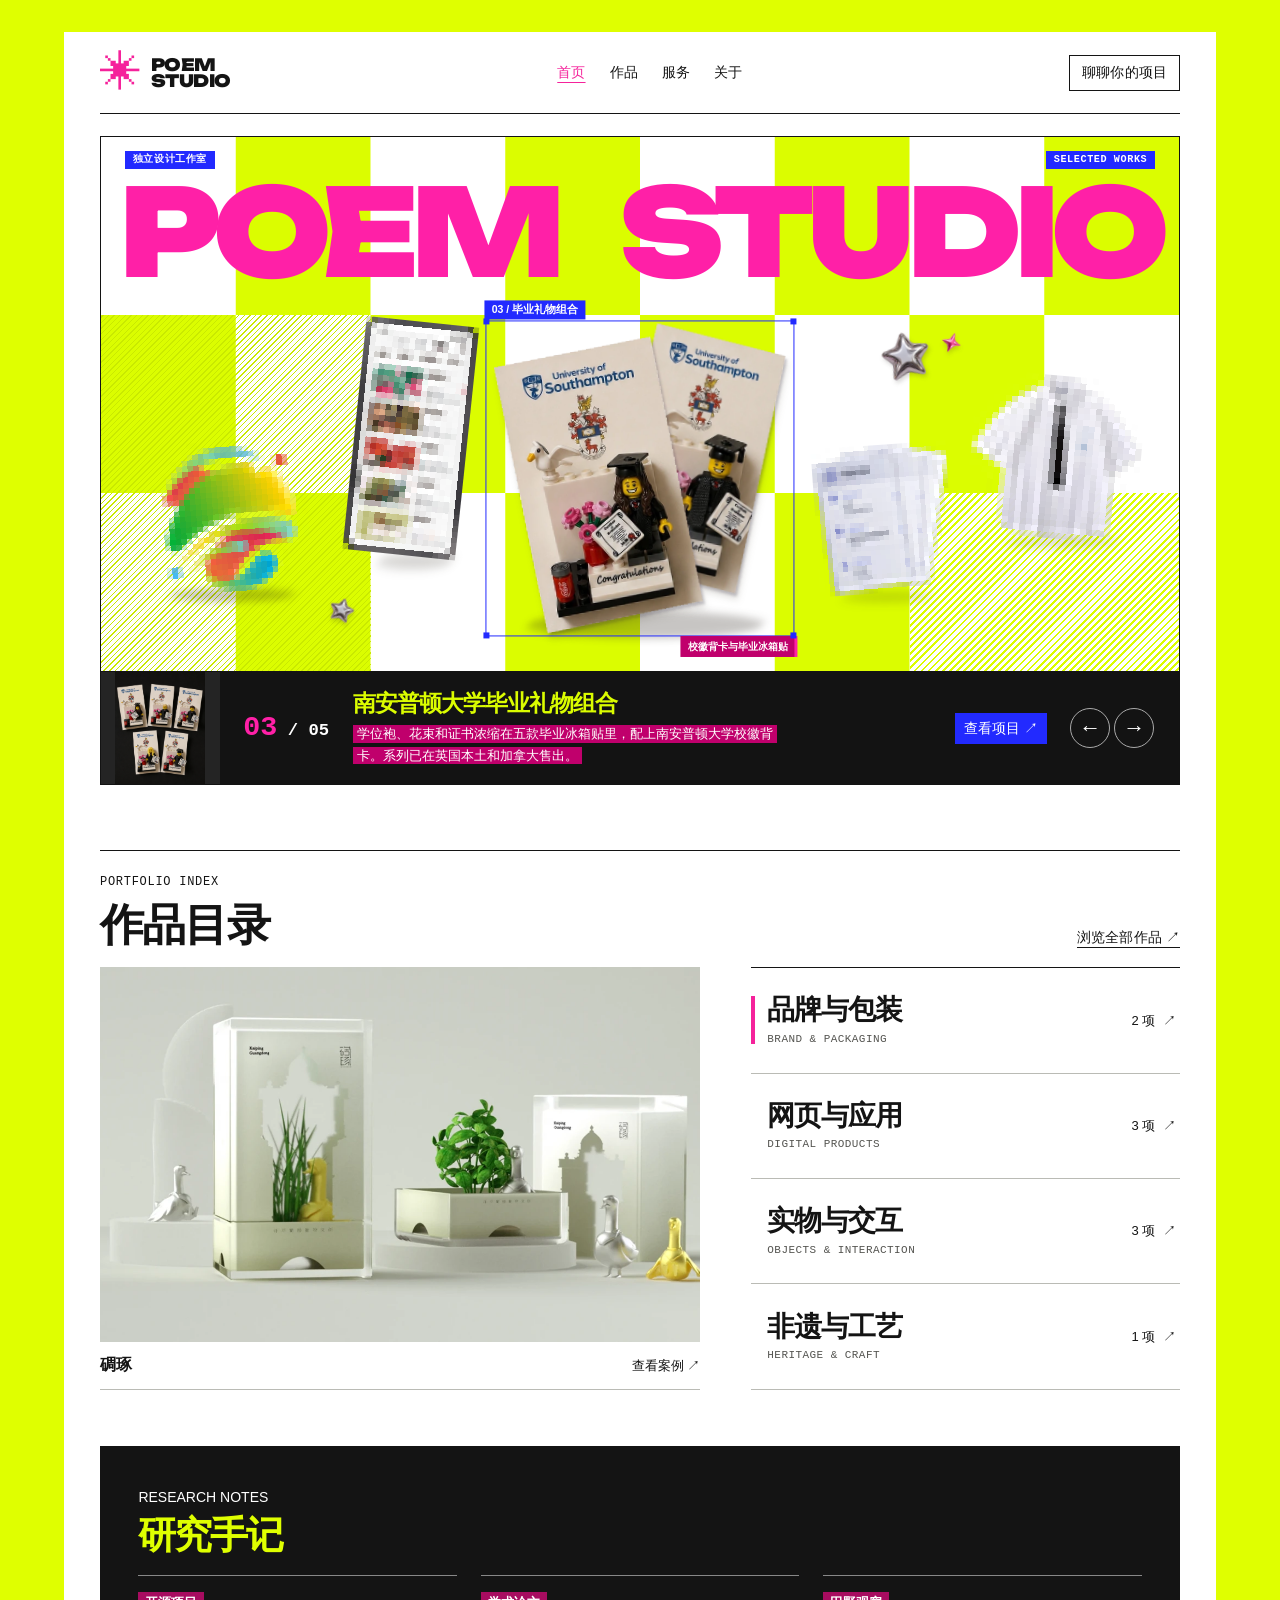
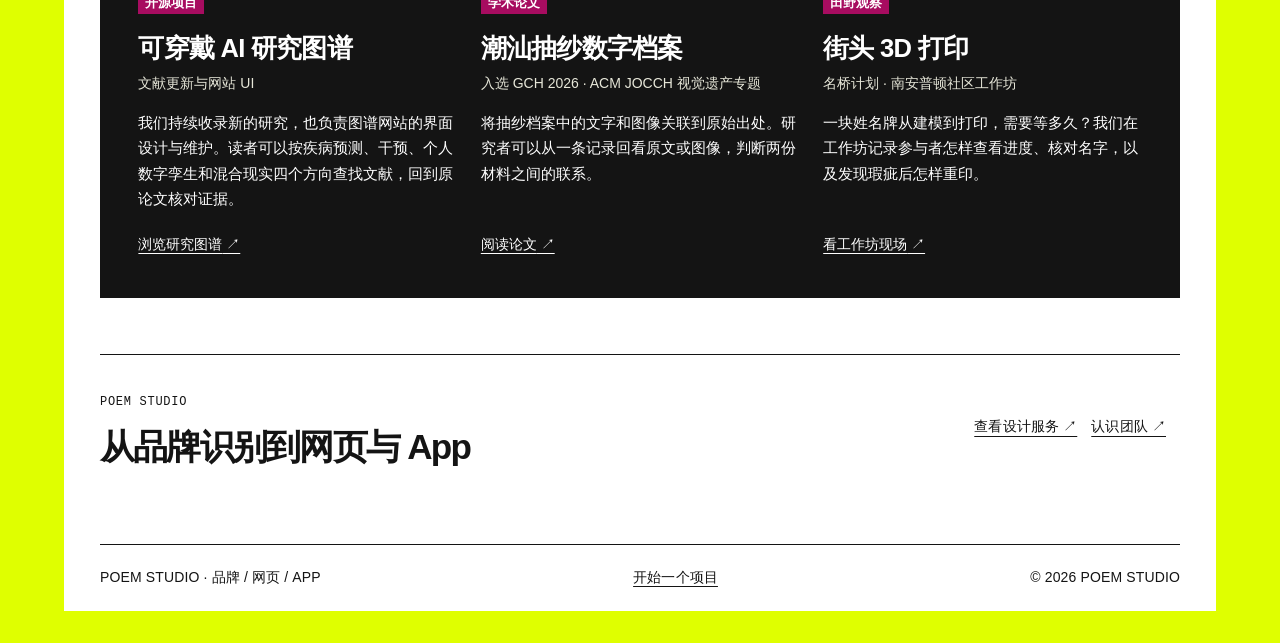
==== commit 109425f8: "Update-studio-case-studies-and-project-media" ====
--- a/index.html
+++ b/index.html
@@ -1,12 +1,12 @@
 <!doctype html>
-<html lang="zh-CN"><head><meta charset="utf-8"><meta name="viewport" content="width=device-width,initial-scale=1"><meta name="theme-color" content="#dfff00"><meta name="description" content="Poem Studio 设计工作室，专注品牌视觉、网页和 App 设计。"><title>品牌、网页与 App 设计 · Poem Studio</title><link rel="icon" href="assets/mark.svg"><link rel="preload" as="font" href="assets/display.ttf" type="font/ttf" crossorigin><link rel="stylesheet" href="poem.css?v=3"><link rel="stylesheet" href="portfolio.css?v=7"><script src="portfolio.js?v=8" defer></script><script src="poem.js?v=16" defer></script><link rel="stylesheet" href="poem-showcase.css?v=11"></head><body data-page="home"><a class="skip" href="#content">跳到正文</a><div class="paper"><header class="site-header"></header><main id="content">
+<html lang="zh-CN"><head><meta charset="utf-8"><meta name="viewport" content="width=device-width,initial-scale=1"><meta name="theme-color" content="#dfff00"><meta name="description" content="Poem Studio 设计工作室，专注品牌视觉、网页和 App 设计。"><title>品牌、网页与 App 设计 · Poem Studio</title><link rel="icon" href="assets/mark.svg"><link rel="preload" as="font" href="assets/display.ttf" type="font/ttf" crossorigin><link rel="stylesheet" href="poem.css?v=3"><link rel="stylesheet" href="portfolio.css?v=7"><script src="portfolio.js?v=9" defer></script><script src="poem.js?v=17" defer></script><link rel="stylesheet" href="poem-showcase.css?v=11"></head><body data-page="home"><a class="skip" href="#content">跳到正文</a><div class="paper"><header class="site-header"></header><main id="content">
 <section class="work-poster" aria-label="工作室精选作品">
   <div class="poster-paper">
     <div class="poster-imprint"><span>独立设计工作室</span><span lang="en">SELECTED WORKS</span></div>
     <h1 class="poster-title" aria-label="Poem Studio"><span>POEM</span> <span>STUDIO</span></h1>
     <div class="object-field" aria-label="选择一件作品查看说明">
       <div class="poster-ornaments" aria-hidden="true"><img class="chrome-star" src="assets/decor-silver-star.webp" alt=""><img class="pink-spark" src="assets/decor-star.webp" alt=""><img class="small-star" src="assets/decor-silver-star.webp" alt=""></div>
-      <a class="specimen brand-art" href="project.html?id=shenwan" data-detail="地方品牌视觉识别" data-photo="sw-agriculture" data-alt="神湾品牌色彩与风景插画" data-caption="菠萝、山形与水纹构成神湾的品牌标志。系列文创入选首届乡村文化创意设计成果馆校联展，参展证明由广东省博物馆代章。" aria-label="神湾镇品牌设计"><img class="object-art" src="assets/cover/shenwan-mark.webp" alt="中山神湾品牌图形"></a>
+      <a class="specimen brand-art" href="project.html?id=shenwan" data-detail="地方品牌视觉识别" data-photo="sw-agriculture" data-alt="神湾品牌色彩与风景插画" data-caption="菠萝、山形与水纹构成神湾的品牌标志。作品入选首届乡村文化创意设计成果馆校联展，在广东省博物馆等单位联合主办的始兴围楼文化旅游周期间展出。" aria-label="神湾镇品牌设计"><img class="object-art" src="assets/cover/shenwan-mark.webp" alt="中山神湾品牌图形"></a>
       <a class="specimen phone-art floats" data-detail="图案目录" data-photo="edit-yuexiu" data-alt="悦绣的课程列表与图案详情界面" href="project.html?id=yuexiu" data-caption="悦绣把情感识别融入广绣学习 App 的设计。从一幅绣样出发，可以查配色、看针法，再跟着视频练习。" aria-label="悦绣"><span class="object-art phone-body"><span class="phone-screen">
         <img class="screen-library" src="assets/cover/app-library.webp" alt="绣样课程列表">
         <img class="screen-pattern" src="assets/cover/app-pattern.webp" alt="花卉绣样详情">
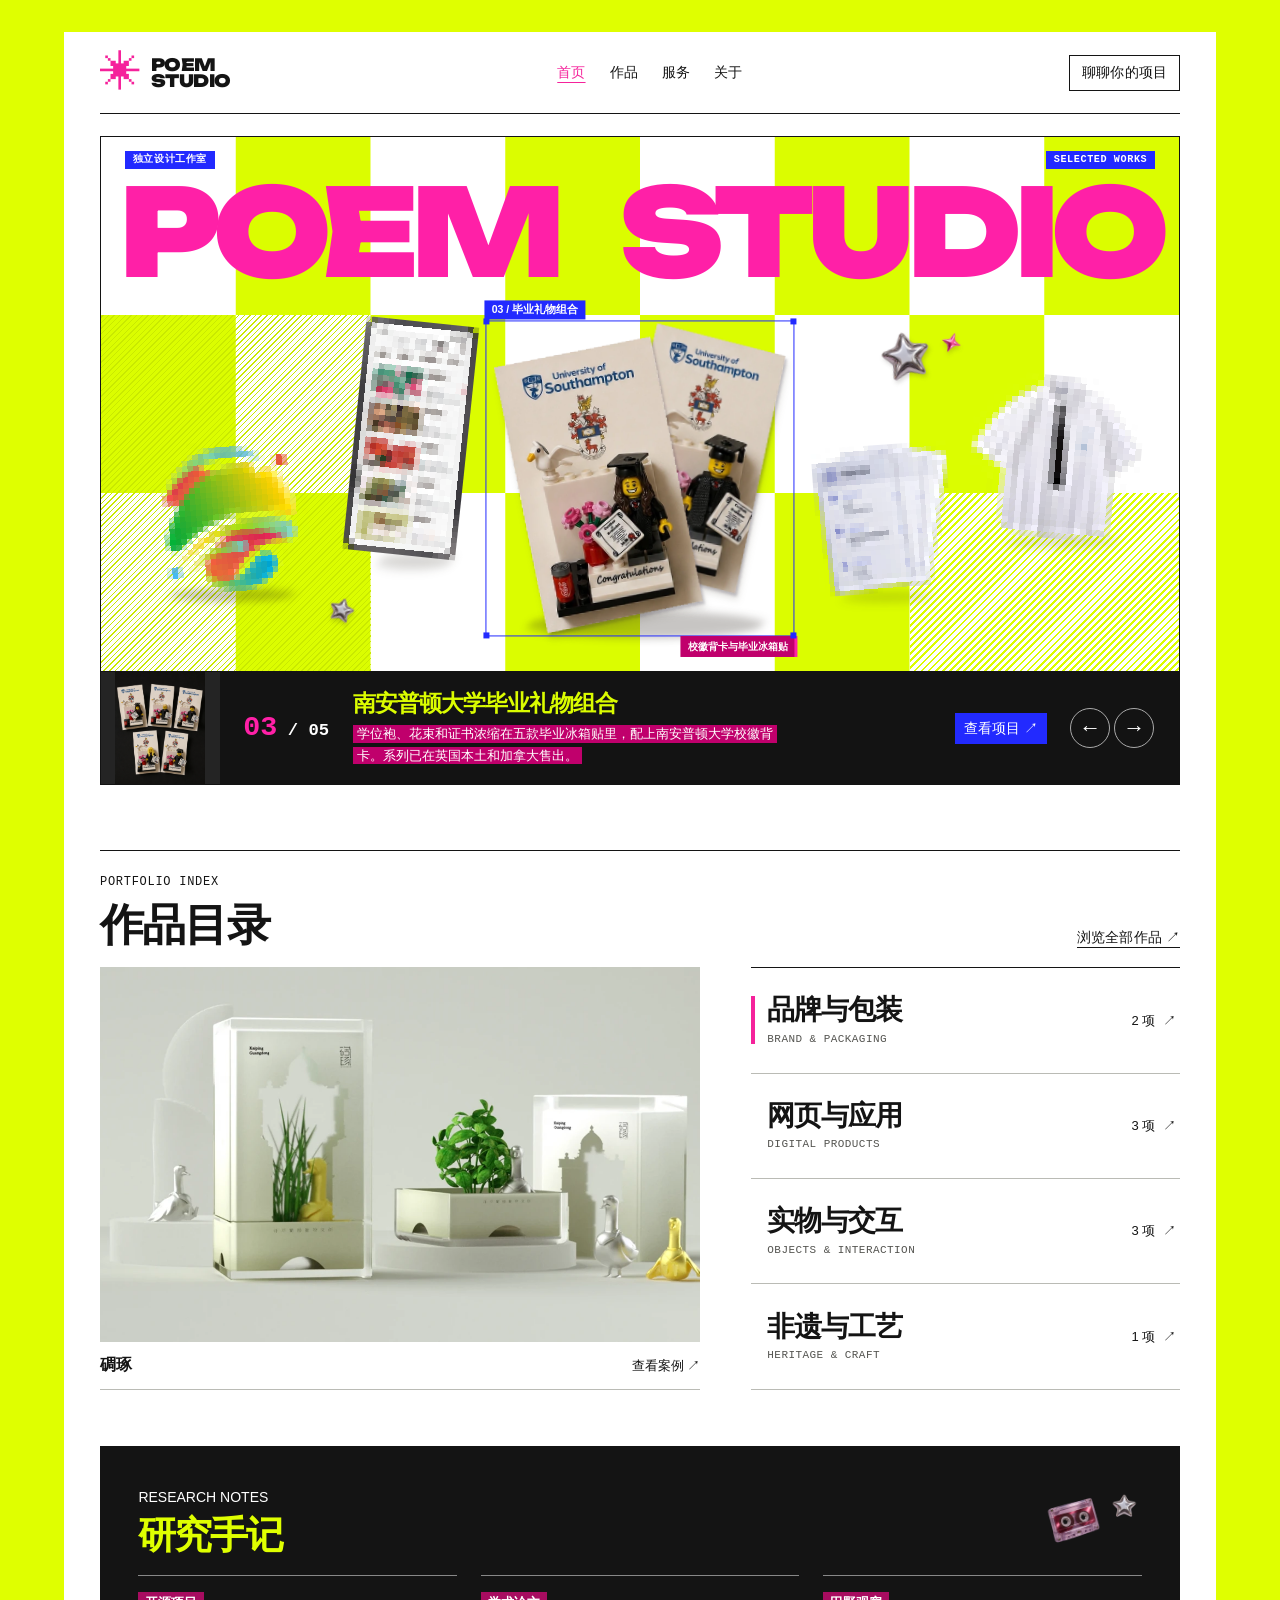
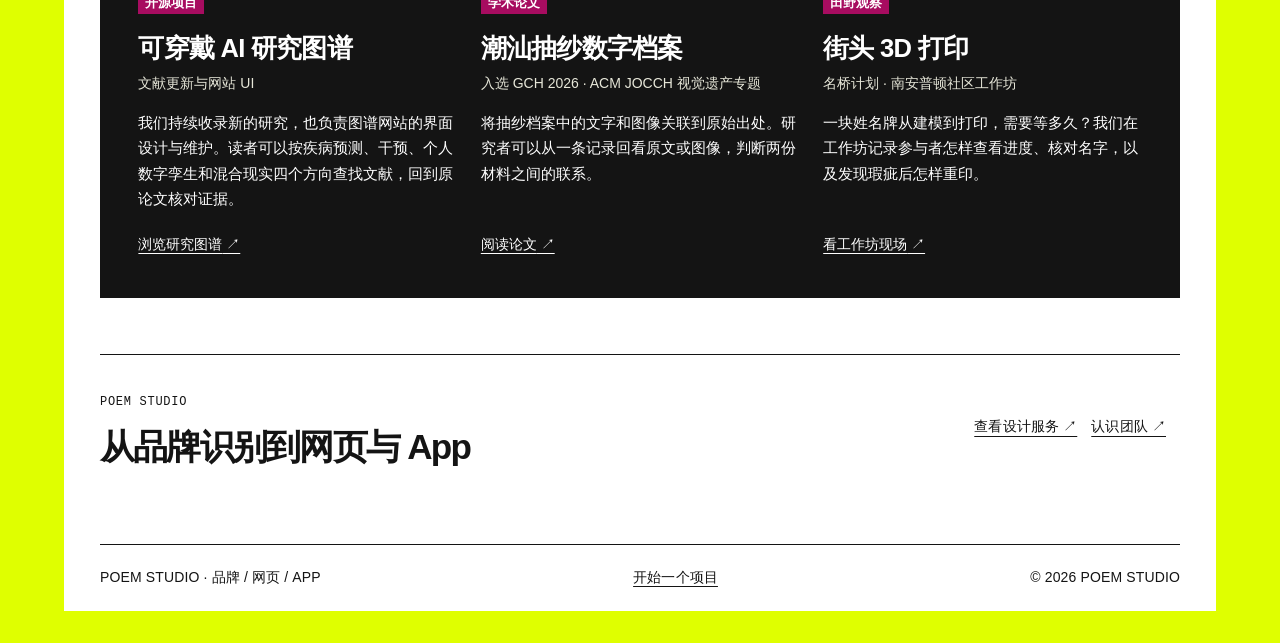
==== commit f0aaf8f1: "Add-floating-studio-objects" ====
--- a/index.html
+++ b/index.html
@@ -1,5 +1,5 @@
 <!doctype html>
-<html lang="zh-CN"><head><meta charset="utf-8"><meta name="viewport" content="width=device-width,initial-scale=1"><meta name="theme-color" content="#dfff00"><meta name="description" content="Poem Studio 设计工作室，专注品牌视觉、网页和 App 设计。"><title>品牌、网页与 App 设计 · Poem Studio</title><link rel="icon" href="assets/mark.svg"><link rel="preload" as="font" href="assets/display.ttf" type="font/ttf" crossorigin><link rel="stylesheet" href="poem.css?v=3"><link rel="stylesheet" href="portfolio.css?v=7"><script src="portfolio.js?v=9" defer></script><script src="poem.js?v=17" defer></script><link rel="stylesheet" href="poem-showcase.css?v=11"></head><body data-page="home"><a class="skip" href="#content">跳到正文</a><div class="paper"><header class="site-header"></header><main id="content">
+<html lang="zh-CN"><head><meta charset="utf-8"><meta name="viewport" content="width=device-width,initial-scale=1"><meta name="theme-color" content="#dfff00"><meta name="description" content="Poem Studio 设计工作室，专注品牌视觉、网页和 App 设计。"><title>品牌、网页与 App 设计 · Poem Studio</title><link rel="icon" href="assets/mark.svg"><link rel="preload" as="font" href="assets/display.ttf" type="font/ttf" crossorigin><link rel="stylesheet" href="poem.css?v=4"><link rel="stylesheet" href="portfolio.css?v=8"><script src="portfolio.js?v=11" defer></script><script src="poem.js?v=18" defer></script><link rel="stylesheet" href="poem-showcase.css?v=11"></head><body data-page="home"><a class="skip" href="#content">跳到正文</a><div class="paper"><header class="site-header"></header><main id="content">
 <section class="work-poster" aria-label="工作室精选作品">
   <div class="poster-paper">
     <div class="poster-imprint"><span>独立设计工作室</span><span lang="en">SELECTED WORKS</span></div>
--- a/poem.css
+++ b/poem.css
@@ -47,3 +47,49 @@
 /* Chinese is primary; English provides a secondary visual rhythm. */
 .slide-copy h2{font-family:var(--text);font-weight:800;font-size:clamp(32px,4.7cqw,66px);line-height:1.15;letter-spacing:-.055em;max-width:360px}.slide-copy .eyebrow{font-family:var(--text);font-size:13px}.statement h2{font-family:var(--text);font-size:6.2cqw;line-height:1.2;font-weight:800;letter-spacing:-.055em}.statement>.eyebrow{margin-bottom:20px;color:#555}.manifesto-art strong{font-family:var(--text);font-size:6.5cqw;line-height:1.1;font-weight:800;letter-spacing:-.05em}.digital-head h2{font-family:var(--text);font-size:6.5cqw;line-height:1.05;font-weight:800}.feature-heading h2{font-family:var(--text);font-size:4.2cqw;line-height:1.15;font-weight:800}.page-title{font-family:var(--text);font-weight:800;line-height:1.15;font-size:7.6cqw;letter-spacing:-.05em}.section-heading h2{font-family:var(--text);font-weight:800;letter-spacing:-.04em}.closing h2{font-family:var(--text);font-weight:800;line-height:1.2;letter-spacing:-.04em}.service-shape h3{font-family:var(--text);font-weight:800}.service-shape small{display:block;font:11px var(--mono);margin-top:12px;letter-spacing:0}.duotone-art span{font-family:var(--text)}
 @media(max-width:600px){.slide-copy h2{font-size:10cqw;max-width:90%;line-height:1.1;margin:19px 0 14px}.slide-copy .eyebrow{font-size:11px}.statement h2{font-size:8.6cqw;line-height:1.25}.manifesto-art strong{font-size:13cqw}.digital-head h2{font-size:13cqw}.feature-heading h2{font-size:10cqw}.page-title{font-size:11cqw}.service-shape small{font-size:11px}}
+
+/* A separate strip in the heading keeps the small objects clear of the type. */
+.has-float-objects {
+  --object-space: clamp(74px, 16cqw, 220px);
+  position: relative;
+  min-height: calc(var(--object-space) * .53);
+  padding-inline-end: calc(var(--object-space) + .25rem);
+}
+.float-objects {
+  position: absolute;
+  inset-inline-end: 0;
+  top: 50%;
+  transform: translateY(-50%);
+  width: var(--object-space);
+  aspect-ratio: 2 / 1;
+  pointer-events: none;
+  user-select: none;
+}
+.float-objects img {
+  position: absolute;
+  object-fit: contain;
+  width: 49%;
+  height: 96%;
+  inset: 0 auto auto 17%;
+  --lift: -5px;
+  animation: studio-object-float 6s ease-in-out -1.4s infinite alternate;
+}
+.float-objects img:nth-child(2) {
+  width: 23%; height: 46%; inset: 3% 3% auto auto;
+  --lift: 3px;
+  animation-duration: 4.7s;
+  animation-delay: -3.1s;
+}
+.float-objects img:nth-child(3) {
+  width: 12%; height: 24%; inset: auto auto 6% 6%;
+  --lift: -3px;
+  animation-duration: 5.4s;
+}
+.open-research .has-float-objects { --object-space: clamp(76px, 11cqw, 150px); }
+@keyframes studio-object-float {
+  from { transform: translateY(0); }
+  to { transform: translateY(var(--lift)); }
+}
+@media (prefers-reduced-motion: reduce) {
+  .float-objects img { animation: none; }
+}
--- a/portfolio.css
+++ b/portfolio.css
@@ -95,13 +95,10 @@
 .directory-title h3{font:800 clamp(20px,2.25cqw,34px)/1.2 var(--text);letter-spacing:-.055em;margin:.22em 0}
 .directory-entry p{margin:.5em 0 0;font-size:14px;color:#4c4b48}
 .directory-entry:hover h3,.real-card:hover h3{color:#ac0762}
-.directory-entry .work-visual,.catalogue .work-visual{aspect-ratio:4/3;display:grid;place-items:center;background:#f2f2ef;overflow:hidden;border:0;border-radius:0}
+.directory-entry .work-visual,.catalogue .real-card .work-visual{aspect-ratio:4/3;display:grid;place-items:center;background:transparent;overflow:hidden;border:0;border-radius:0}
 .directory-entry .work-visual img,.catalogue .real-card .work-visual img{width:100%;height:100%;min-height:0;object-fit:contain;object-position:center;aspect-ratio:auto;transform:none}
 .catalogue .real-card .work-visual::after{content:none}
-.directory-entry .edit-graduate,.catalogue .edit-graduate{background:#161512}
 
-.directory-entry .edit-drawnwork,.catalogue .edit-drawnwork{background:#080808}
-.directory-entry .edit-yuexiu,.catalogue .edit-yuexiu{background:#fff;outline:1px solid #ccc;outline-offset:-1px}
 .case-more{margin:2rem 0;border-top:1px solid var(--ink);padding:1rem 0}.case-more summary{cursor:pointer;width:fit-content;font-weight:600}.brand-wide a{display:block;cursor:zoom-in}
 .filters a{font-size:14px;border:1px solid var(--ink);padding:6px 14px}
 .filters a[aria-current=page]{background:var(--ink);color:#fff}
@@ -123,12 +120,9 @@
 @media(max-width:560px){.catalogue .work-grid{grid-template-columns:1fr}.portfolio-directory{row-gap:26px}.directory-title small{font-size:10px}.directory-entry p{font-size:12px}.filters{gap:6px}.filters a{padding:6px 10px}.catalogue-section header{flex-wrap:wrap;gap:.3em .8em}}
 .home-directory .portfolio-directory{display:grid;grid-template-columns:minmax(0,1.4fr) minmax(220px,1fr);align-items:stretch;gap:clamp(20px,4vw,64px)}
 .index-preview{margin:0;align-self:center;min-width:0}
-.index-plate{display:grid;place-items:center;aspect-ratio:16/10;background:#dedfd7;overflow:hidden}
+.index-plate{display:grid;place-items:center;aspect-ratio:16/10;overflow:hidden}
 .index-plate img{width:100%;height:100%;min-height:0;object-fit:contain}
 .index-preview[data-section=brand] .index-plate img{object-fit:cover}
-.index-preview[data-section=objects] .index-plate{background:#171614}
-.index-preview[data-section=digital] .index-plate{background:#edeef3}
-.index-preview[data-section=research] .index-plate{background:#ece9e3}
 .index-preview[data-section=research] img{width:68%;height:78%}
 .index-preview figcaption{display:flex;align-items:baseline;justify-content:space-between;gap:12px;padding:10px 0;border-bottom:1px solid #babbb5}
 .index-case-link,.index-row a{font-size:13px;white-space:nowrap}.index-case-link:hover,.index-row a:hover{text-decoration:underline}
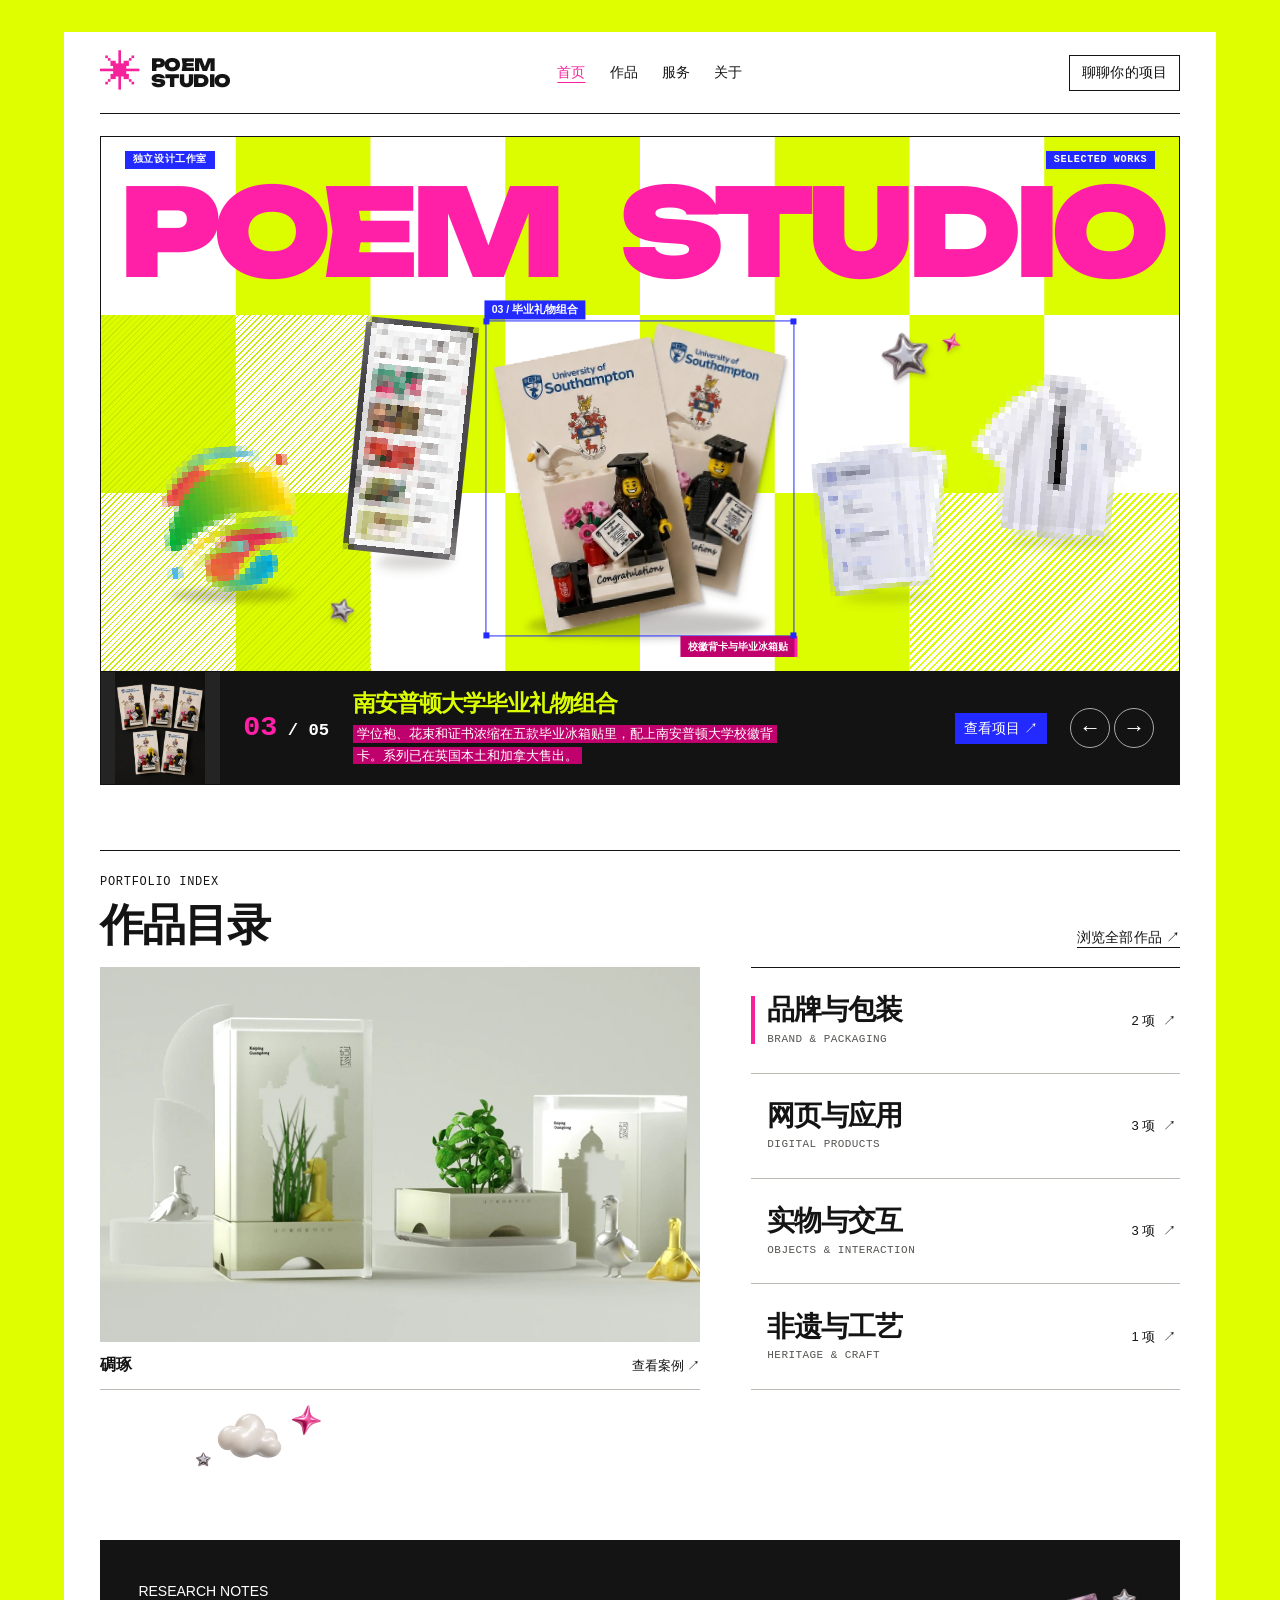
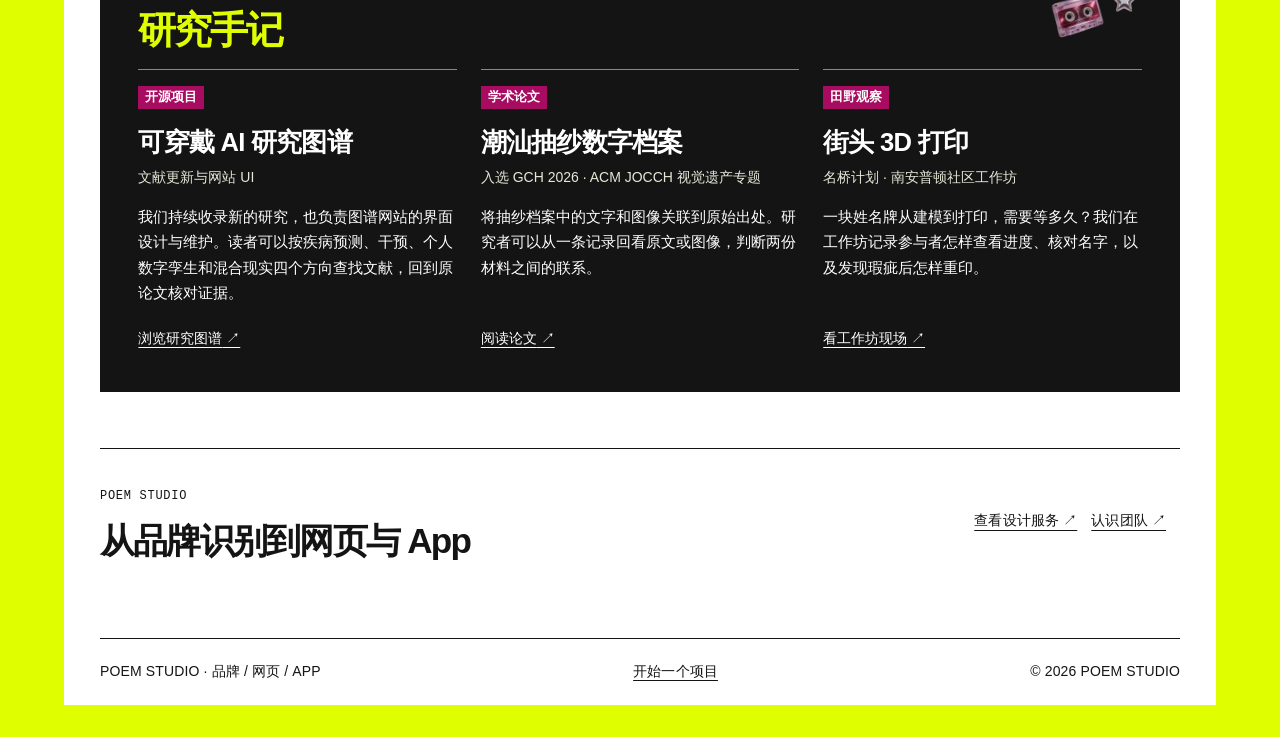
==== commit 5d13ee10: "Vary-floating-objects-throughout-studio-pages" ====
--- a/index.html
+++ b/index.html
@@ -1,5 +1,5 @@
 <!doctype html>
-<html lang="zh-CN"><head><meta charset="utf-8"><meta name="viewport" content="width=device-width,initial-scale=1"><meta name="theme-color" content="#dfff00"><meta name="description" content="Poem Studio 设计工作室，专注品牌视觉、网页和 App 设计。"><title>品牌、网页与 App 设计 · Poem Studio</title><link rel="icon" href="assets/mark.svg"><link rel="preload" as="font" href="assets/display.ttf" type="font/ttf" crossorigin><link rel="stylesheet" href="poem.css?v=4"><link rel="stylesheet" href="portfolio.css?v=8"><script src="portfolio.js?v=11" defer></script><script src="poem.js?v=18" defer></script><link rel="stylesheet" href="poem-showcase.css?v=11"></head><body data-page="home"><a class="skip" href="#content">跳到正文</a><div class="paper"><header class="site-header"></header><main id="content">
+<html lang="zh-CN"><head><meta charset="utf-8"><meta name="viewport" content="width=device-width,initial-scale=1"><meta name="theme-color" content="#dfff00"><meta name="description" content="Poem Studio 设计工作室，专注品牌视觉、网页和 App 设计。"><title>品牌、网页与 App 设计 · Poem Studio</title><link rel="icon" href="assets/mark.svg"><link rel="preload" as="font" href="assets/display.ttf" type="font/ttf" crossorigin><link rel="stylesheet" href="poem.css?v=5"><link rel="stylesheet" href="portfolio.css?v=8"><script src="portfolio.js?v=12" defer></script><script src="poem.js?v=19" defer></script><link rel="stylesheet" href="poem-showcase.css?v=12"></head><body data-page="home"><a class="skip" href="#content">跳到正文</a><div class="paper"><header class="site-header"></header><main id="content">
 <section class="work-poster" aria-label="工作室精选作品">
   <div class="poster-paper">
     <div class="poster-imprint"><span>独立设计工作室</span><span lang="en">SELECTED WORKS</span></div>
--- a/poem.css
+++ b/poem.css
@@ -50,9 +50,9 @@
 
 /* A separate strip in the heading keeps the small objects clear of the type. */
 .has-float-objects {
-  --object-space: clamp(74px, 16cqw, 220px);
+  --object-space: clamp(92px, 17cqw, 236px);
   position: relative;
-  min-height: calc(var(--object-space) * .53);
+  min-height: calc(var(--object-space) * .60);
   padding-inline-end: calc(var(--object-space) + .25rem);
 }
 .float-objects {
@@ -68,27 +68,43 @@
 .float-objects img {
   position: absolute;
   object-fit: contain;
-  width: 49%;
+  width: 56%;
   height: 96%;
   inset: 0 auto auto 17%;
-  --lift: -5px;
-  animation: studio-object-float 6s ease-in-out -1.4s infinite alternate;
+  --lift: clamp(7px, 1cqw, 13px);
+  animation: studio-object-float 2.9s ease-in-out -1.4s infinite alternate;
 }
 .float-objects img:nth-child(2) {
   width: 23%; height: 46%; inset: 3% 3% auto auto;
-  --lift: 3px;
-  animation-duration: 4.7s;
+  --lift: clamp(5px, .7cqw, 9px);
+  animation-duration: 2.2s;
   animation-delay: -3.1s;
 }
 .float-objects img:nth-child(3) {
   width: 12%; height: 24%; inset: auto auto 6% 6%;
-  --lift: -3px;
-  animation-duration: 5.4s;
+  --lift: clamp(4px, .5cqw, 7px);
+  animation-duration: 3.6s;
+  animation-delay: -2.5s;
 }
 .open-research .has-float-objects { --object-space: clamp(76px, 11cqw, 150px); }
+.object-interlude {
+  display: grid;
+  align-items: center;
+  padding-block: .75rem;
+  pointer-events: none;
+}
+.object-interlude .float-objects {
+  position: relative;
+  inset: auto;
+  transform: none;
+  width: clamp(84px, 13cqw, 164px);
+}
+.interlude-left { padding-inline-start: 8%; }
+.interlude-right { justify-items: end; padding-inline-end: 15%; }
+.object-interlude:has(img:only-child) .float-objects { width: clamp(54px, 7cqw, 84px); }
 @keyframes studio-object-float {
-  from { transform: translateY(0); }
-  to { transform: translateY(var(--lift)); }
+  from { transform: translateY(var(--lift)); }
+  to { transform: translateY(calc(-1 * var(--lift))); }
 }
 @media (prefers-reduced-motion: reduce) {
   .float-objects img { animation: none; }
--- a/poem-showcase.css
+++ b/poem-showcase.css
@@ -49,10 +49,11 @@
 }
 .object-field {position: relative; height: clamp(275px,34cqw,530px); margin: 0 1.8% 1.2%}
 .poster-ornaments {position:absolute;inset:0;pointer-events:none}
-.poster-ornaments img {position:absolute;height:auto;filter:drop-shadow(1px 3px 2px #28242130);animation:float-plate 5s ease-in-out infinite alternate}
+.poster-ornaments img {position:absolute;height:auto;filter:drop-shadow(1px 3px 2px #28242130);animation:poster-float 3s ease-in-out infinite alternate}
 .chrome-star {width:5.3%;left:73%;top:10%;rotate:-12deg}
-.poster-ornaments .pink-spark {width:2%;left:79%;top:11%;rotate:13deg;animation-delay:-2s}
-.poster-ornaments .small-star {width:2.7%;left:20%;top:83%;rotate:17deg;animation-delay:-3s}
+.poster-ornaments .pink-spark {width:2%;left:79%;top:11%;rotate:13deg;--travel:5px;animation-duration:2.2s;animation-delay:-2s}
+.poster-ornaments .small-star {width:2.7%;left:20%;top:83%;rotate:17deg;--travel:7px;animation-duration:3.4s;animation-delay:-3s}
+@keyframes poster-float {from{translate:0 var(--travel,10px)}to{translate:0 calc(-1 * var(--travel,10px))}}
 .specimen {
   display: block;
   border: 0; background: none; padding: 0;
